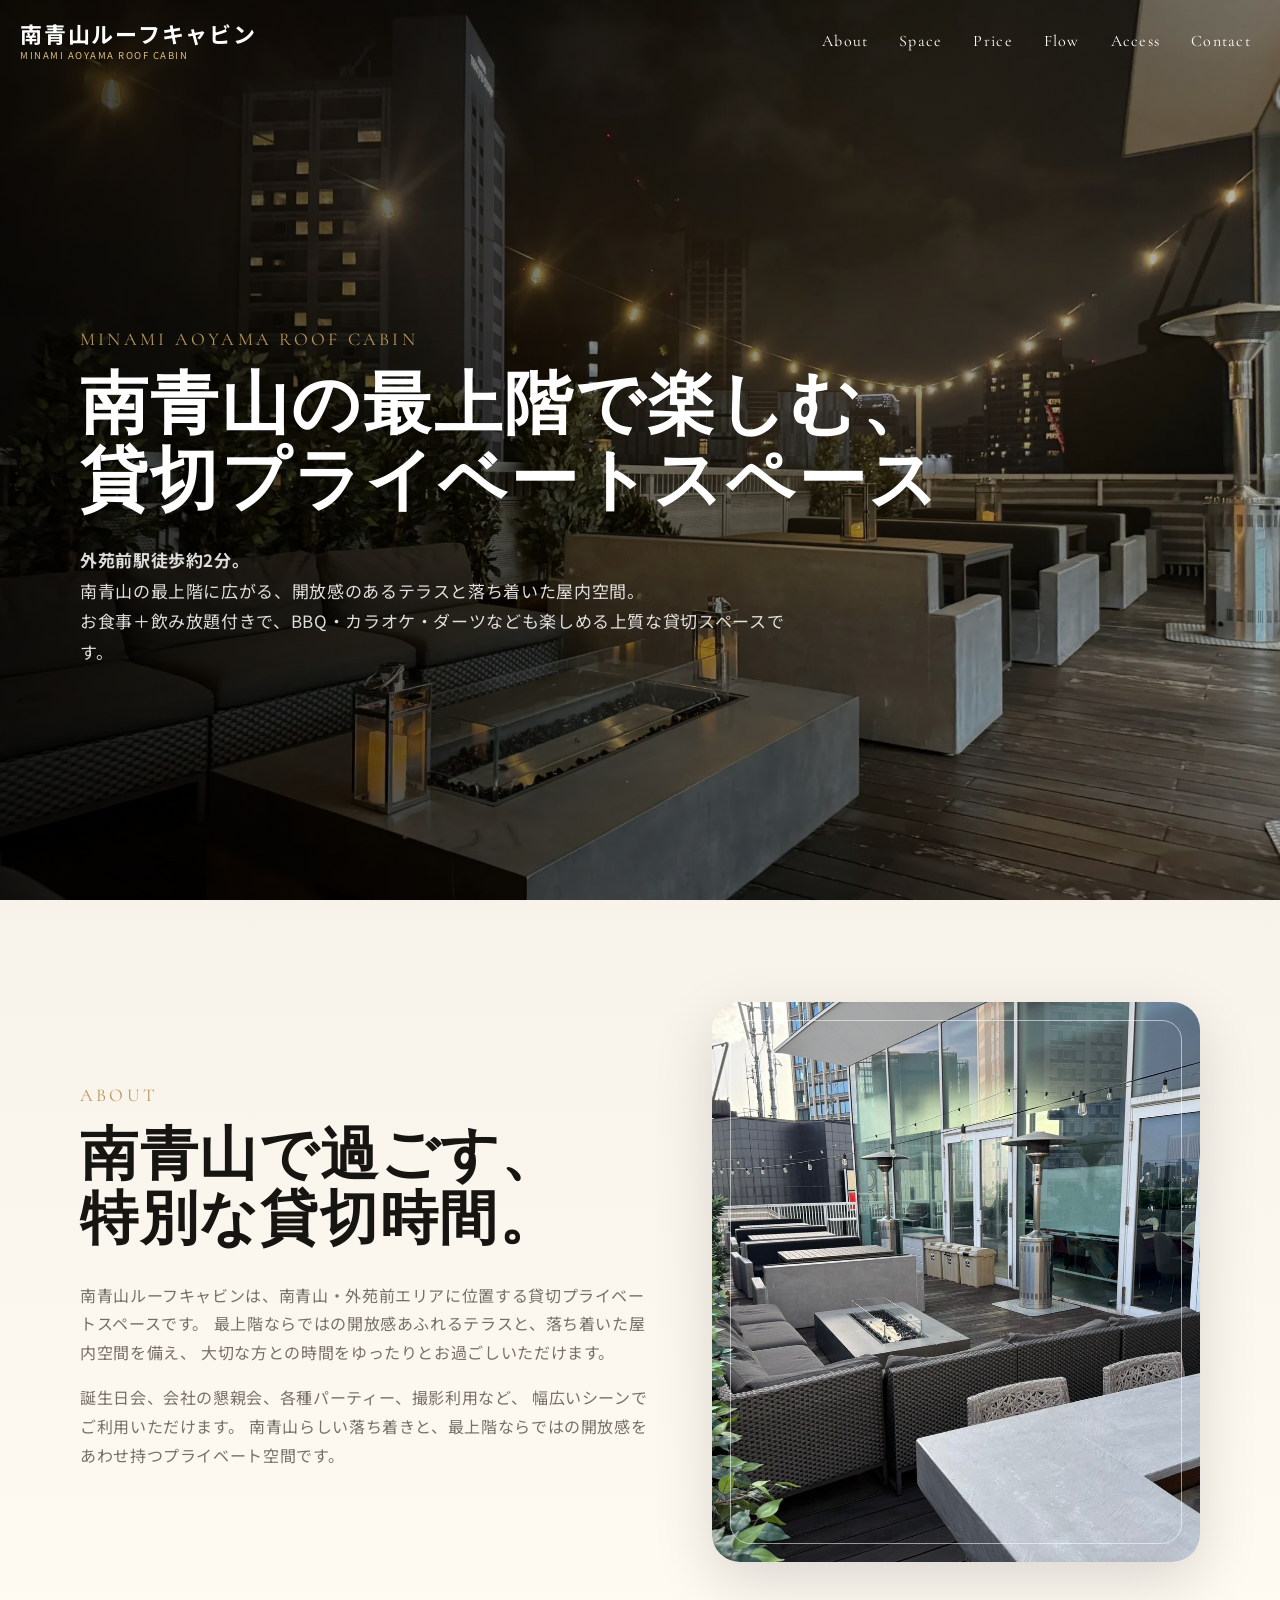
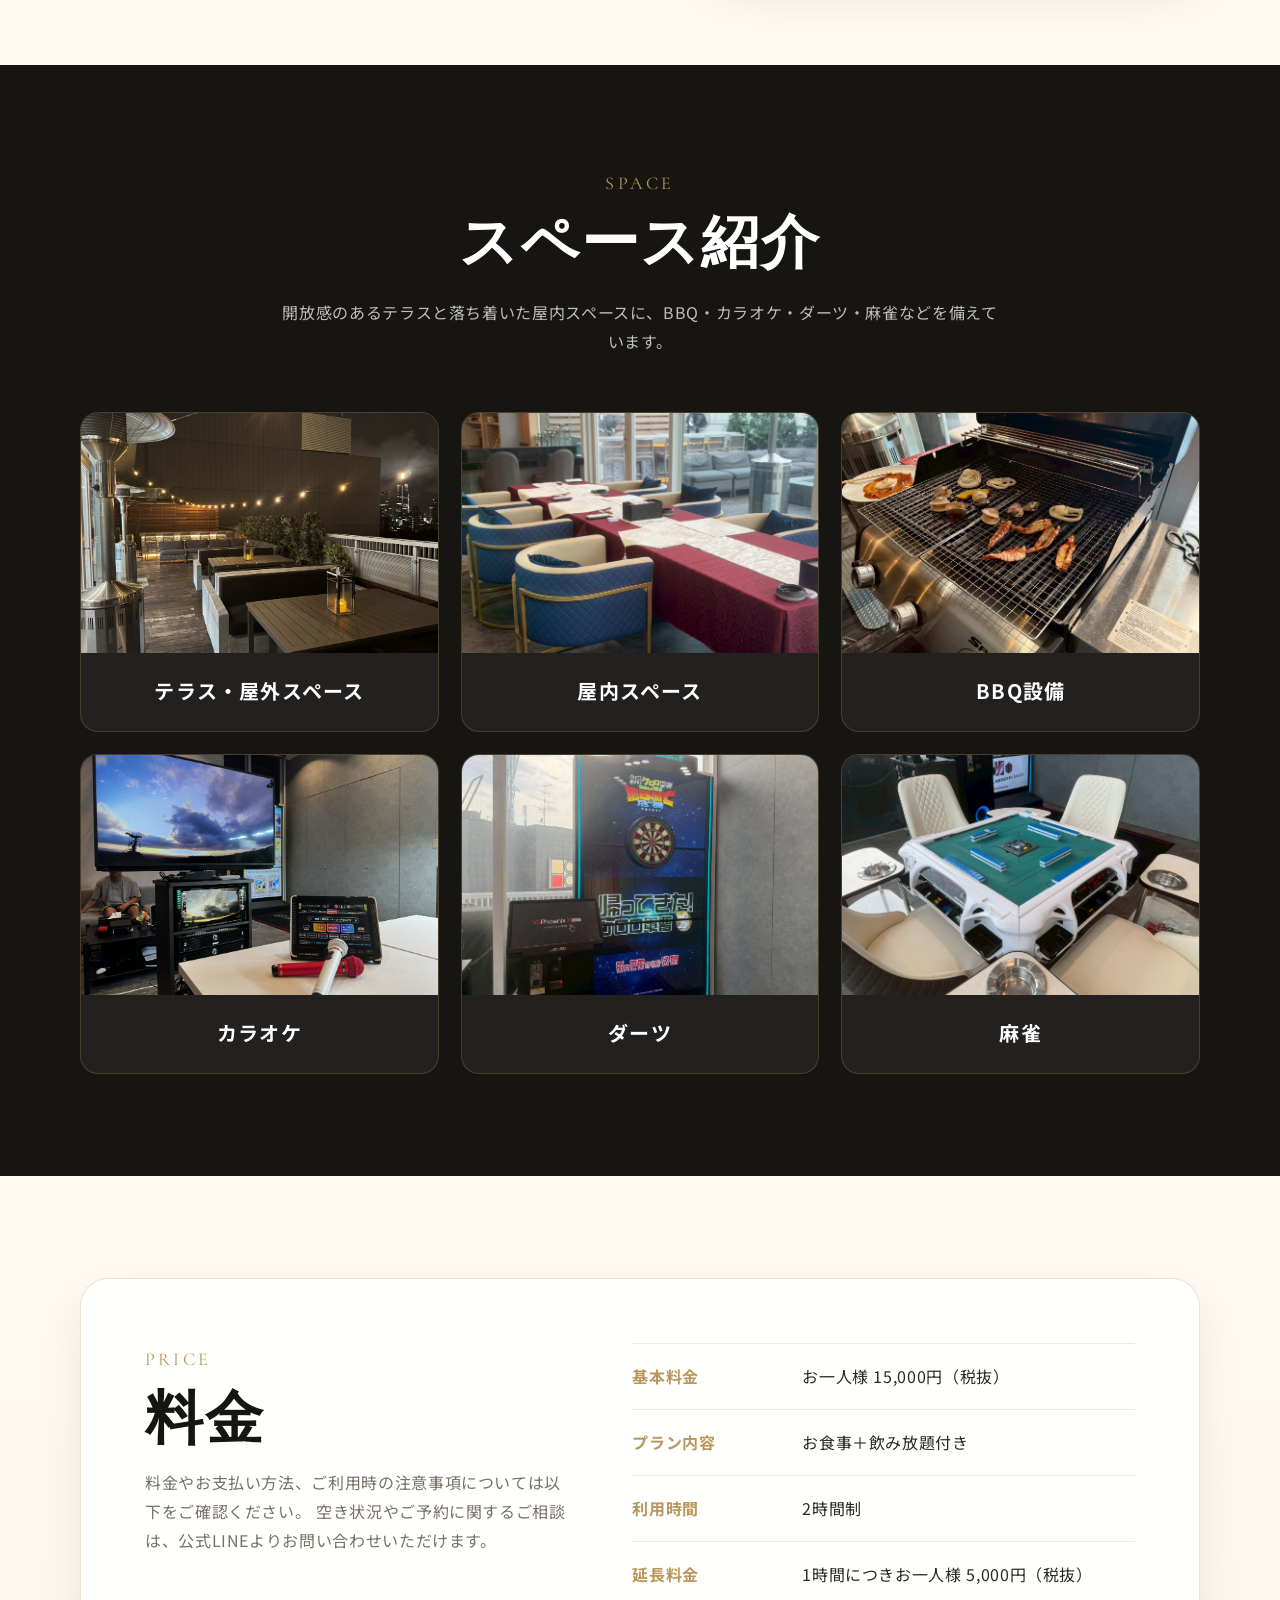
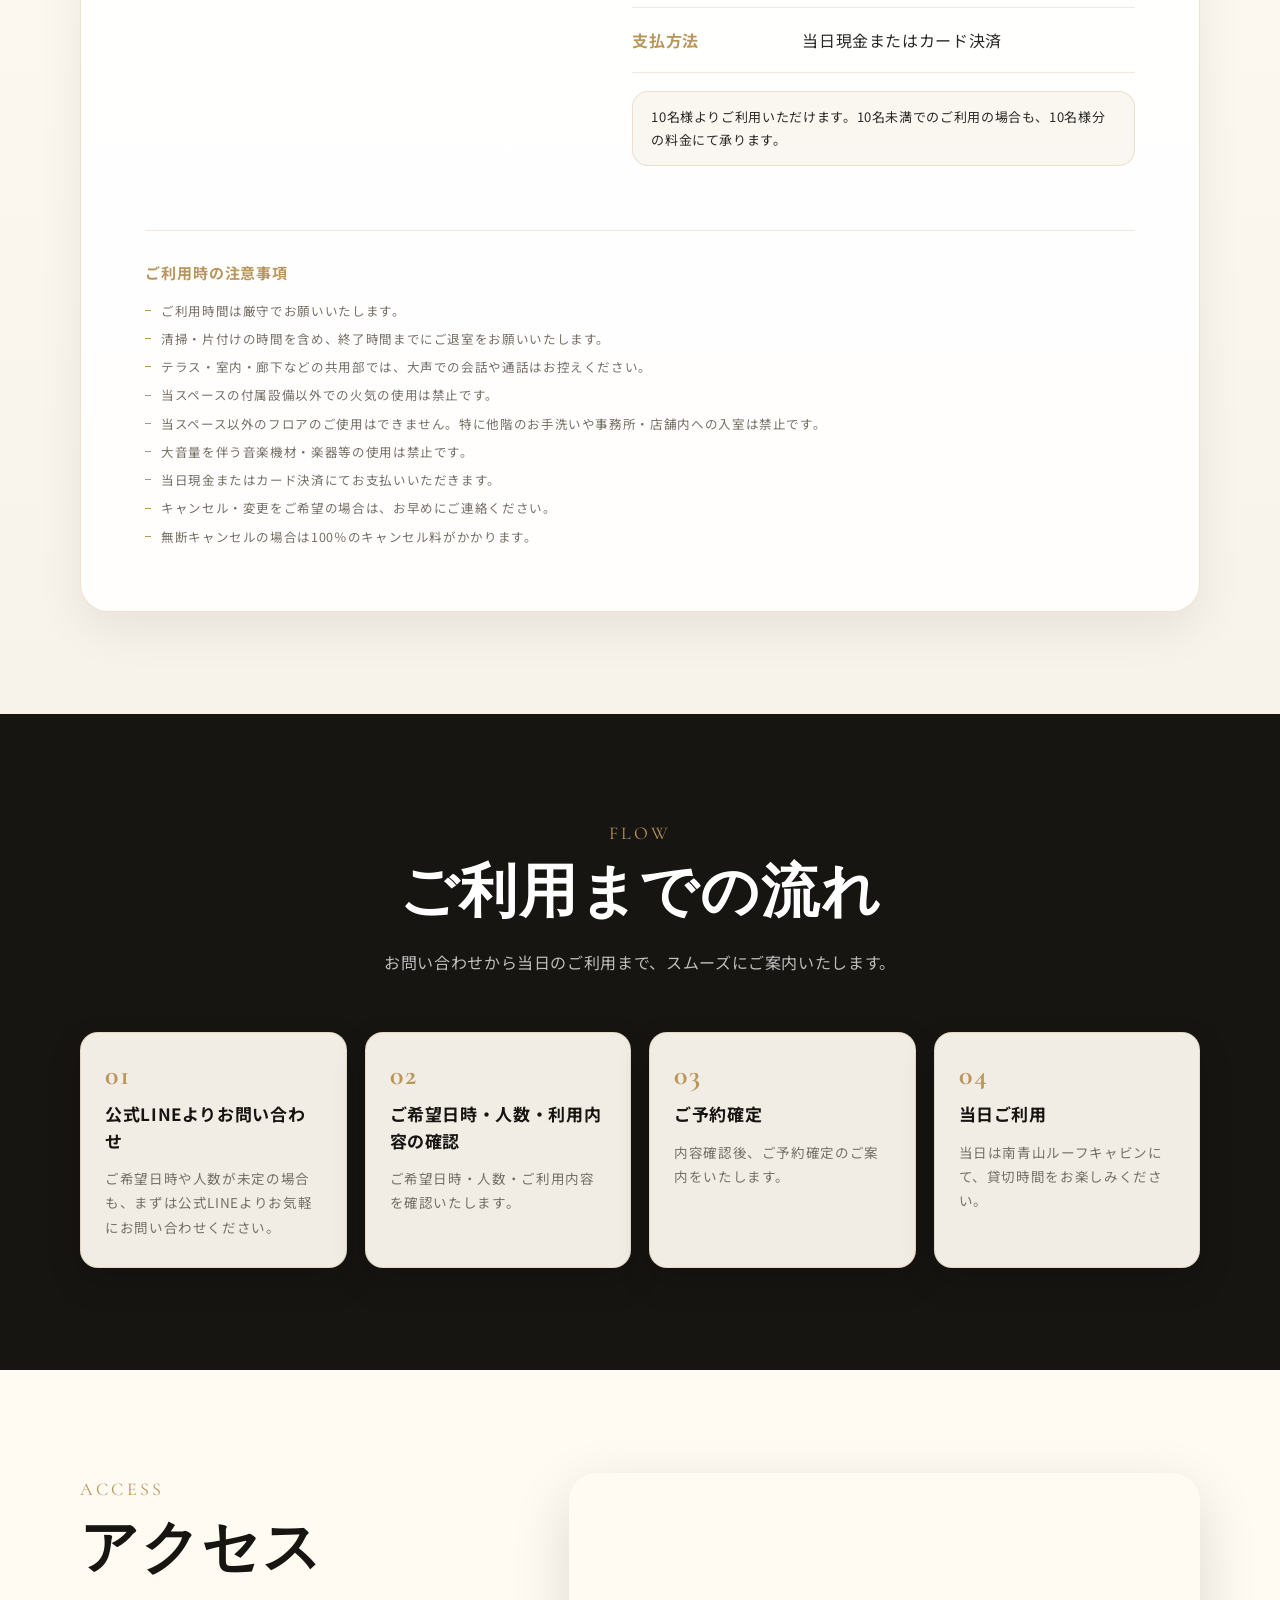
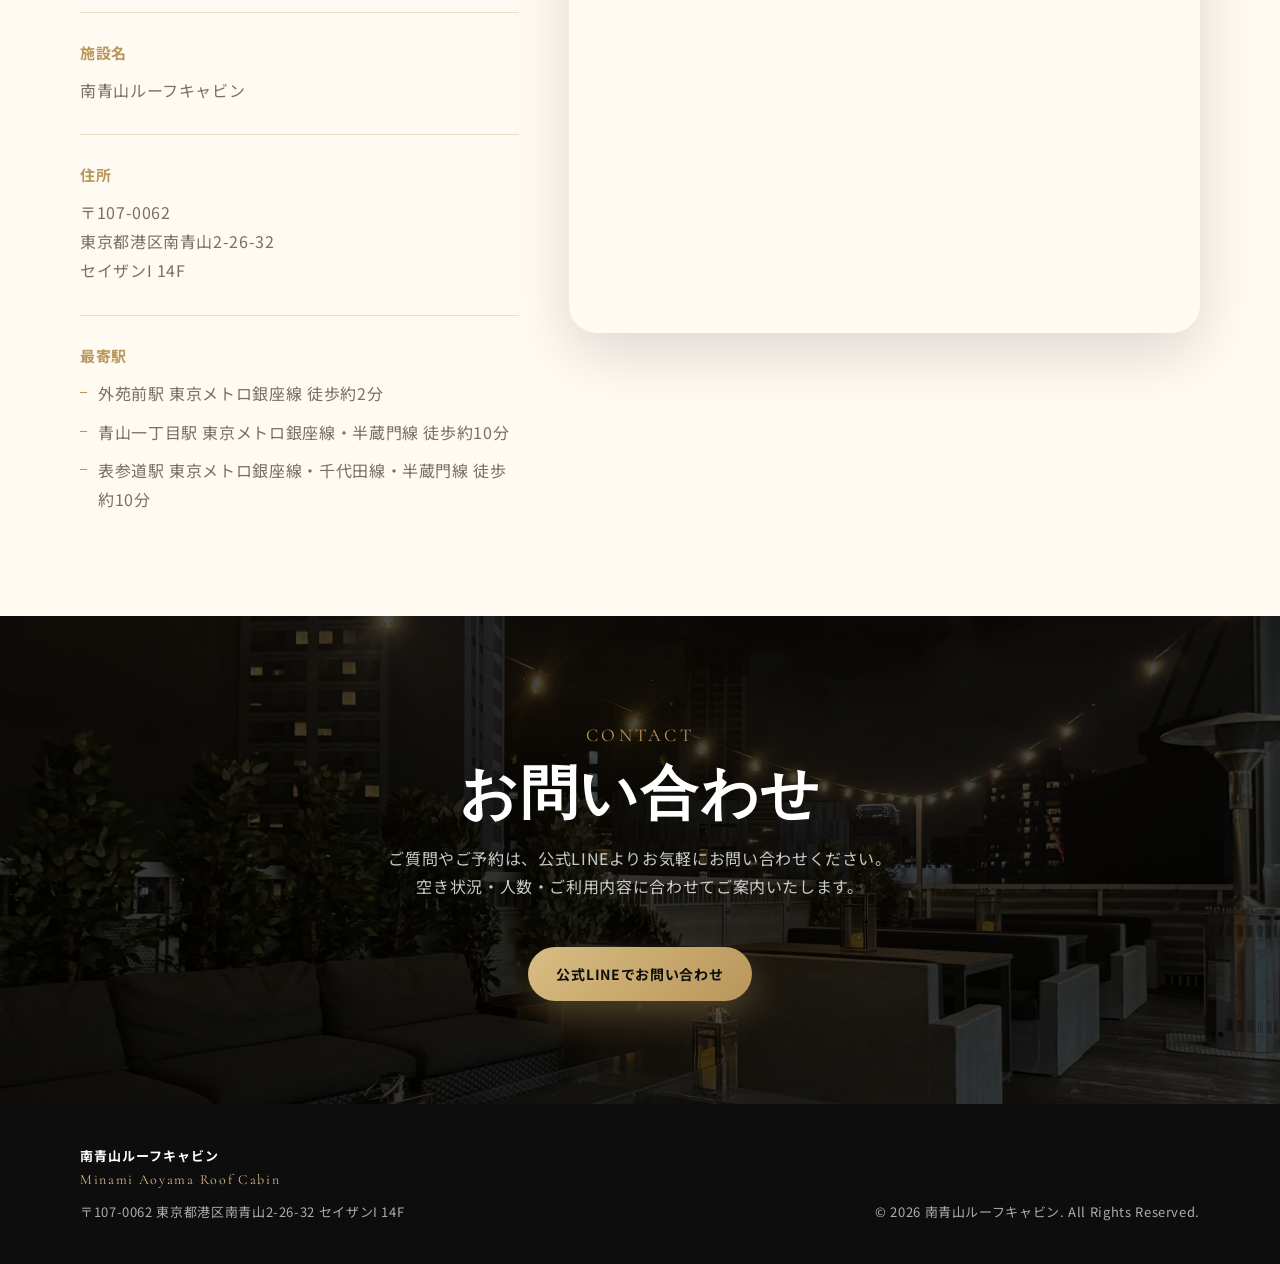
==== index.html @ 3c1bf121 "Add files via upload" ====
<!DOCTYPE html>
<html lang="ja">
<head>
  <meta charset="UTF-8">
  <meta name="viewport" content="width=device-width, initial-scale=1.0">

  <title>南青山ルーフキャビン｜南青山の貸切プライベートスペース</title>
  <meta name="description" content="南青山・外苑前駅徒歩約2分。最上階のテラスと落ち着いた屋内空間を備えた貸切プライベートスペース。BBQ設備、カラオケ、ダーツを楽しめる、お食事＋飲み放題付きプランをご用意しています。">

  <link rel="preconnect" href="https://fonts.googleapis.com">
  <link rel="preconnect" href="https://fonts.gstatic.com" crossorigin>
  <link href="https://fonts.googleapis.com/css2?family=Cormorant+Garamond:wght@500;600;700&family=Noto+Sans+JP:wght@400;500;700&display=swap" rel="stylesheet">

  <link rel="stylesheet" href="style.css">
</head>

<body>
  <header class="site-header js-header">
    <div class="header-inner">
      <a href="#top" class="site-logo" aria-label="南青山ルーフキャビン トップへ">
        <span class="logo-main">南青山ルーフキャビン</span>
        <span class="logo-sub">Minami Aoyama Roof Cabin</span>
      </a>

      <button class="menu-toggle js-menu-toggle" type="button" aria-label="メニューを開閉する" aria-expanded="false">
        <span></span>
        <span></span>
        <span></span>
      </button>

      <nav class="global-nav js-nav" aria-label="グローバルナビゲーション">
        <ul>
          <li><a href="#about">About</a></li>
          <li><a href="#facility">Space</a></li>
          <li><a href="#price">Price</a></li>
          <li><a href="#flow">Flow</a></li>
          <li><a href="#access">Access</a></li>
          <li><a href="#contact" class="nav-contact">Contact</a></li>
        </ul>
      </nav>
    </div>
  </header>

  <main id="top">
    <section class="hero">
      <div class="hero-overlay"></div>

      <div class="hero-content">
        <p class="section-label">Minami Aoyama Roof Cabin</p>

        <h1>
          <span>南青山の最上階で楽しむ、</span>
          <span class="hero-title-last">貸切プライベートスペース</span>
        </h1>

        <p class="hero-text">
          <strong>外苑前駅徒歩約2分。</strong><br>
          南青山の最上階に広がる、開放感のあるテラスと落ち着いた屋内空間。<br>
          お食事＋飲み放題付きで、BBQ・カラオケ・ダーツなども楽しめる上質な貸切スペースです。
        </p>
      </div>
    </section>

    <section id="about" class="section about-section">
      <div class="container about-grid">
        <div class="about-text">
          <p class="section-label">About</p>
          <h2 class="section-title">南青山で過ごす、<br>特別な貸切時間。</h2>

          <p>
            南青山ルーフキャビンは、南青山・外苑前エリアに位置する貸切プライベートスペースです。
            最上階ならではの開放感あふれるテラスと、落ち着いた屋内空間を備え、
            大切な方との時間をゆったりとお過ごしいただけます。
          </p>

          <p>
            誕生日会、会社の懇親会、各種パーティー、撮影利用など、
            幅広いシーンでご利用いただけます。
            南青山らしい落ち着きと、最上階ならではの開放感をあわせ持つプライベート空間です。
          </p>
        </div>

        <div class="about-image">
          <picture>
            <source media="(max-width: 768px)" srcset="images/about.jpg">
            <img src="images/about.jpg" alt="南青山ルーフキャビンの室内イメージ" loading="lazy">
          </picture>
        </div>
      </div>
    </section>

    <section id="facility" class="section facility-section">
      <div class="container">
        <div class="section-heading">
          <p class="section-label">Space</p>
          <h2 class="section-title">スペース紹介</h2>
          <p class="section-lead">
            開放感のあるテラスと落ち着いた屋内スペースに、BBQ・カラオケ・ダーツ・麻雀などを備えています。
          </p>
        </div>

        <div class="facility-grid">
          <article class="facility-card">
            <div class="facility-image facility-image--terrace">
              <picture>
                <source media="(max-width: 768px)" srcset="images/terrace.jpg">
                <img src="images/terrace.jpg" alt="テラス・屋外スペース" loading="lazy">
              </picture>
            </div>
            <div class="facility-body">
              <h3>テラス・屋外スペース</h3>
            </div>
          </article>

          <article class="facility-card">
            <div class="facility-image facility-image--indoor">
              <picture>
                <source media="(max-width: 768px)" srcset="images/indoor.jpg">
                <img src="images/indoor.jpg" alt="屋内スペース" loading="lazy">
              </picture>
            </div>
            <div class="facility-body">
              <h3>屋内スペース</h3>
            </div>
          </article>

          <article class="facility-card">
            <div class="facility-image facility-image--bbq">
              <picture>
                <source media="(max-width: 768px)" srcset="images/bbq.jpg">
                <img src="images/bbq.jpg" alt="BBQ設備" loading="lazy">
              </picture>
            </div>
            <div class="facility-body">
              <h3>BBQ設備</h3>
            </div>
          </article>

          <article class="facility-card">
            <div class="facility-image facility-image--karaoke">
              <picture>
                <source media="(max-width: 768px)" srcset="images/karaoke.jpg">
                <img src="images/karaoke.jpg" alt="カラオケ" loading="lazy">
              </picture>
            </div>
            <div class="facility-body">
              <h3>カラオケ</h3>
            </div>
          </article>

          <article class="facility-card">
            <div class="facility-image facility-image--darts">
              <picture>
                <source media="(max-width: 768px)" srcset="images/darts.jpg">
                <img src="images/darts.jpg" alt="ダーツ" loading="lazy">
              </picture>
            </div>
            <div class="facility-body">
              <h3>ダーツ</h3>
            </div>
          </article>

          <article class="facility-card">
            <div class="facility-image facility-image--mahjong">
              <picture>
                <source media="(max-width: 768px)" srcset="images/mahjong.jpg">
                <img src="images/mahjong.jpg" alt="麻雀" loading="lazy">
              </picture>
            </div>
            <div class="facility-body">
              <h3>麻雀</h3>
            </div>
          </article>
        </div>
      </div>
    </section>

    <section id="price" class="section price-section">
      <div class="container price-box">
        <div class="price-text">
          <p class="section-label">Price</p>
          <h2 class="section-title">料金</h2>
          <p>
            料金やお支払い方法、ご利用時の注意事項については以下をご確認ください。
            空き状況やご予約に関するご相談は、公式LINEよりお問い合わせいただけます。
          </p>
        </div>

        <div class="price-list">
          <dl>
            <div>
              <dt>基本料金</dt>
              <dd>お一人様 15,000円（税抜）</dd>
            </div>

            <div>
              <dt>プラン内容</dt>
              <dd>お食事＋飲み放題付き</dd>
            </div>

            <div>
              <dt>利用時間</dt>
              <dd>2時間制</dd>
            </div>

            <div>
              <dt>延長料金</dt>
              <dd>1時間につきお一人様 5,000円（税抜）</dd>
            </div>

            <div>
              <dt>支払方法</dt>
              <dd>当日現金またはカード決済</dd>
            </div>
          </dl>

          <p class="price-minimum-note">
            10名様よりご利用いただけます。10名未満でのご利用の場合も、10名様分の料金にて承ります。
          </p>
        </div>

        <div class="price-notes">
          <h3>ご利用時の注意事項</h3>
          <ul>
            <li>ご利用時間は厳守でお願いいたします。</li>
            <li>清掃・片付けの時間を含め、終了時間までにご退室をお願いいたします。</li>
            <li>テラス・室内・廊下などの共用部では、大声での会話や通話はお控えください。</li>
            <li>当スペースの付属設備以外での火気の使用は禁止です。</li>
            <li>当スペース以外のフロアのご使用はできません。特に他階のお手洗いや事務所・店舗内への入室は禁止です。</li>
            <li>大音量を伴う音楽機材・楽器等の使用は禁止です。</li>
            <li>当日現金またはカード決済にてお支払いいただきます。</li>
            <li>キャンセル・変更をご希望の場合は、お早めにご連絡ください。</li>
            <li>無断キャンセルの場合は100％のキャンセル料がかかります。</li>
          </ul>
        </div>
      </div>
    </section>

    <section id="flow" class="section flow-section">
      <div class="container">
        <div class="section-heading">
          <p class="section-label">Flow</p>
          <h2 class="section-title">ご利用までの流れ</h2>
          <p class="section-lead">
            お問い合わせから当日のご利用まで、スムーズにご案内いたします。
          </p>
        </div>

        <div class="flow-grid">
          <article class="flow-card">
            <p class="flow-number">01</p>
            <h3>公式LINEよりお問い合わせ</h3>
            <p>ご希望日時や人数が未定の場合も、まずは公式LINEよりお気軽にお問い合わせください。</p>
          </article>

          <article class="flow-card">
            <p class="flow-number">02</p>
            <h3>ご希望日時・人数・利用内容の確認</h3>
            <p>ご希望日時・人数・ご利用内容を確認いたします。</p>
          </article>

          <article class="flow-card">
            <p class="flow-number">03</p>
            <h3>ご予約確定</h3>
            <p>内容確認後、ご予約確定のご案内をいたします。</p>
          </article>

          <article class="flow-card">
            <p class="flow-number">04</p>
            <h3>当日ご利用</h3>
            <p>当日は南青山ルーフキャビンにて、貸切時間をお楽しみください。</p>
          </article>
        </div>
      </div>
    </section>

    <section id="access" class="section access-section">
      <div class="container access-grid">
        <div class="access-info">
          <p class="section-label">Access</p>
          <h2 class="section-title">アクセス</h2>

          <div class="access-block">
            <h3>施設名</h3>
            <p>南青山ルーフキャビン</p>
          </div>

          <div class="access-block">
            <h3>住所</h3>
            <p>
              〒107-0062<br>
              東京都港区南青山2-26-32<br>
              セイザンI 14F
            </p>
          </div>

          <div class="access-block">
            <h3>最寄駅</h3>
            <ul class="station-list">
              <li>
                <span class="station-name">外苑前駅</span>
                <span class="station-detail">東京メトロ銀座線 徒歩約2分</span>
              </li>
              <li>
                <span class="station-name">青山一丁目駅</span>
                <span class="station-detail">東京メトロ銀座線・半蔵門線 徒歩約10分</span>
              </li>
              <li>
                <span class="station-name">表参道駅</span>
                <span class="station-detail">東京メトロ銀座線・千代田線・半蔵門線 徒歩約10分</span>
              </li>
            </ul>
          </div>
        </div>

        <div class="map-area">
          <iframe
            src="https://www.google.com/maps?q=%E6%9D%B1%E4%BA%AC%E9%83%BD%E6%B8%AF%E5%8C%BA%E5%8D%97%E9%9D%92%E5%B1%B12-26-32%20%E3%82%BB%E3%82%A4%E3%82%B6%E3%83%B3I%2014F&output=embed"
            width="600"
            height="450"
            style="border:0;"
            allowfullscreen=""
            loading="lazy"
            referrerpolicy="no-referrer-when-downgrade"
            title="南青山ルーフキャビンの地図">
          </iframe>
        </div>
      </div>
    </section>

    <section id="contact" class="section contact-section">
      <div class="container contact-box">
        <p class="section-label">Contact</p>
        <h2 class="section-title">お問い合わせ</h2>
        <p>
          ご質問やご予約は、公式LINEよりお気軽にお問い合わせください。<br>
          空き状況・人数・ご利用内容に合わせてご案内いたします。
        </p>

        <a href="#" class="btn btn-primary js-line-link">公式LINEでお問い合わせ</a>
      </div>
    </section>
  </main>

  <footer class="site-footer">
    <div class="container footer-inner">
      <div>
        <p class="footer-logo">南青山ルーフキャビン</p>
        <p class="footer-sub">Minami Aoyama Roof Cabin</p>
        <p>〒107-0062 東京都港区南青山2-26-32 セイザンI 14F</p>
      </div>

      <p class="copyright">
        &copy; <span class="js-year"></span> 南青山ルーフキャビン. All Rights Reserved.
      </p>
    </div>
  </footer>

  <script src="script.js"></script>
</body>
</html>
---- style.css ----
/* =========================
  基本設定
========================= */
:root {
  --color-black: #0d0d0d;
  --color-dark: #171512;
  --color-white: #ffffff;
  --color-cream: #f8f3ea;
  --color-beige: #d8c7a6;
  --color-gold: #b9965b;
  --color-gold-light: #d8bd82;
  --color-text: #2b2925;
  --color-muted: #777067;
  --color-border: rgba(185, 150, 91, 0.28);

  --font-serif: "Cormorant Garamond", serif;
  --font-sans: "Noto Sans JP", sans-serif;

  --header-height: 82px;
  --radius-large: 28px;
  --radius-medium: 18px;
  --shadow: 0 20px 60px rgba(0, 0, 0, 0.14);
}

*,
*::before,
*::after {
  box-sizing: border-box;
}

html {
  scroll-behavior: smooth;
  overflow-x: hidden;
}

body {
  margin: 0;
  font-family: var(--font-sans);
  color: var(--color-text);
  background: var(--color-cream);
  line-height: 1.8;
  letter-spacing: 0.04em;
  overflow-x: hidden;
}

body.is-menu-open {
  overflow: hidden;
  height: 100svh;
}

img,
picture {
  max-width: 100%;
  display: block;
}

img {
  height: auto;
}

a {
  color: inherit;
  text-decoration: none;
}

button {
  font-family: inherit;
}

ul,
ol {
  margin: 0;
  padding: 0;
}

li {
  list-style: none;
}

section {
  scroll-margin-top: var(--header-height);
}

.container {
  width: min(1120px, calc(100% - 40px));
  margin: 0 auto;
}

.section {
  padding: clamp(72px, 8vw, 110px) 0;
}

.section-label {
  margin: 0 0 12px;
  font-family: var(--font-serif);
  font-size: clamp(15px, 1.6vw, 18px);
  color: var(--color-gold);
  letter-spacing: 0.18em;
  text-transform: uppercase;
}

.section-title {
  margin: 0;
  font-family: var(--font-serif);
  font-size: clamp(34px, 4.5vw, 58px);
  line-height: 1.12;
  color: var(--color-dark);
  letter-spacing: 0.03em;
}

.section-lead {
  max-width: 720px;
  margin: 22px auto 0;
  color: var(--color-muted);
}

.section-heading {
  text-align: center;
  margin-bottom: clamp(36px, 5vw, 56px);
}

/* =========================
  ボタン
========================= */
.btn {
  display: inline-flex;
  align-items: center;
  justify-content: center;
  max-width: 100%;
  min-height: 54px;
  padding: 0 28px;
  border-radius: 999px;
  font-size: 14px;
  font-weight: 700;
  letter-spacing: 0.05em;
  text-align: center;
  line-height: 1.45;
  transition: transform 0.25s ease, box-shadow 0.25s ease, background 0.25s ease, color 0.25s ease;
}

.btn:hover {
  transform: translateY(-2px);
}

.btn-primary {
  color: var(--color-black);
  background: linear-gradient(135deg, var(--color-gold-light), var(--color-gold));
  box-shadow: 0 14px 34px rgba(185, 150, 91, 0.35);
}

.btn-primary:hover {
  box-shadow: 0 18px 42px rgba(185, 150, 91, 0.45);
}

/* =========================
  Header
========================= */
.site-header {
  position: fixed;
  top: 0;
  left: 0;
  z-index: 1000;
  width: 100%;
  height: var(--header-height);
  color: var(--color-white);
  transition: background 0.25s ease, box-shadow 0.25s ease, color 0.25s ease;
}

.site-header.is-scrolled,
.site-header.is-menu-open {
  color: var(--color-dark);
  background: rgba(248, 243, 234, 0.94);
  box-shadow: 0 10px 30px rgba(0, 0, 0, 0.08);
  backdrop-filter: blur(12px);
}

.header-inner {
  width: min(1240px, calc(100% - 40px));
  height: 100%;
  margin: 0 auto;
  display: flex;
  align-items: center;
  justify-content: space-between;
  gap: 24px;
}

.site-logo {
  display: inline-flex;
  flex-direction: column;
  line-height: 1.1;
  flex-shrink: 0;
  max-width: 420px;
}

.logo-main {
  font-family: var(--font-sans);
  font-size: 22px;
  font-weight: 700;
  letter-spacing: 0.08em;
  white-space: nowrap;
}

.logo-sub {
  margin-top: 5px;
  font-size: 9.5px;
  letter-spacing: 0.16em;
  text-transform: uppercase;
  color: var(--color-gold-light);
  white-space: nowrap;
}

.global-nav ul {
  display: flex;
  align-items: center;
  gap: clamp(6px, 1vw, 14px);
}

.global-nav a {
  position: relative;
  display: inline-flex;
  align-items: center;
  min-height: 40px;
  padding: 8px 9px;
  border-radius: 999px;
  font-family: var(--font-serif);
  font-size: 16px;
  letter-spacing: 0.08em;
  color: currentColor;
  transition: color 0.25s ease, background 0.25s ease;
}

.global-nav a::after {
  content: "";
  position: absolute;
  left: 14px;
  right: 14px;
  bottom: 5px;
  height: 1px;
  background: var(--color-gold);
  opacity: 0;
  transform: scaleX(0);
  transform-origin: center;
  transition: opacity 0.25s ease, transform 0.25s ease;
}

.global-nav a:hover {
  color: var(--color-gold-light);
  background: rgba(185, 150, 91, 0.12);
}

.site-header.is-scrolled .global-nav a:hover,
.site-header.is-menu-open .global-nav a:hover {
  color: var(--color-gold);
}

.global-nav a:hover::after {
  opacity: 1;
  transform: scaleX(1);
}

.nav-contact {
  border: 0;
  background: transparent;
}

.menu-toggle {
  display: none;
}

/* =========================
  First View
========================= */
.hero {
  position: relative;
  min-height: 100svh;
  padding: clamp(128px, 14vw, 170px) 0 clamp(56px, 7vw, 80px);
  display: flex;
  align-items: center;
  color: var(--color-white);
  background-image: url("images/hero.jpg");
  background-size: cover;
  background-position: center;
  overflow: hidden;
}

.hero-overlay {
  position: absolute;
  inset: 0;
  background:
    linear-gradient(90deg, rgba(0, 0, 0, 0.78), rgba(0, 0, 0, 0.46), rgba(0, 0, 0, 0.28)),
    radial-gradient(circle at 70% 20%, rgba(185, 150, 91, 0.22), transparent 38%);
}

.hero-content {
  position: relative;
  z-index: 1;
  width: min(1120px, calc(100% - 40px));
  margin: 0 auto;
}

.hero h1 {
  max-width: 820px;
  margin: 0;
  font-family: var(--font-serif);
  font-size: clamp(44px, 5.3vw, 72px);
  line-height: 1.12;
  letter-spacing: 0.035em;
  word-break: keep-all;
}

.hero h1 span {
  display: block;
}

.hero-title-last {
  white-space: nowrap;
}

.hero-text {
  max-width: 720px;
  margin: 26px 0 0;
  font-size: clamp(15px, 1.5vw, 17px);
  color: rgba(255, 255, 255, 0.86);
}

/* =========================
  About
========================= */
.about-section {
  background:
    linear-gradient(180deg, var(--color-cream), #fffaf2);
}

.about-grid {
  display: grid;
  grid-template-columns: minmax(0, 1fr) minmax(340px, 0.86fr);
  gap: clamp(36px, 5vw, 64px);
  align-items: center;
}

.about-text p:not(.section-label) {
  color: var(--color-muted);
}

.about-text .section-title {
  margin-bottom: 28px;
}

.about-image {
  position: relative;
  border-radius: var(--radius-large);
  overflow: hidden;
  box-shadow: var(--shadow);
}

.about-image::before {
  content: "";
  position: absolute;
  inset: 18px;
  z-index: 1;
  border: 1px solid rgba(255, 255, 255, 0.55);
  border-radius: 20px;
  pointer-events: none;
}

.about-image img {
  width: 100%;
  height: clamp(360px, 45vw, 560px);
  object-fit: cover;
  object-position: center;
}

/* =========================
  Card
========================= */
.facility-card h3,
.flow-card h3 {
  margin: 0 0 14px;
  font-size: clamp(18px, 2vw, 20px);
  color: var(--color-dark);
}

/* =========================
  Facilities
========================= */
.facility-section {
  background: var(--color-dark);
  color: var(--color-white);
}

.facility-section .section-title {
  color: var(--color-white);
}

.facility-section .section-lead {
  color: rgba(255, 255, 255, 0.72);
}

.facility-grid {
  display: grid;
  grid-template-columns: repeat(3, minmax(0, 1fr));
  gap: 22px;
}

.facility-card {
  overflow: hidden;
  border: 1px solid rgba(185, 150, 91, 0.24);
  border-radius: var(--radius-medium);
  background: rgba(255, 255, 255, 0.055);
}

.facility-image,
.facility-image picture {
  width: 100%;
  display: block;
  overflow: hidden;
}

.facility-image img {
  width: 100%;
  height: clamp(210px, 22vw, 240px);
  object-fit: cover;
  object-position: center;
  transition: transform 0.35s ease;
}

.facility-image--terrace img {
  object-position: center center;
}

.facility-image--indoor img {
  object-position: center center;
}

.facility-image--bbq img {
  object-position: center center;
}

.facility-image--karaoke img {
  object-position: center center;
}

.facility-image--darts img {
  object-position: center center;
}

.facility-image--mahjong img {
  object-position: center center;
}

.facility-card:hover .facility-image img {
  transform: scale(1.05);
}

.facility-body {
  padding: 20px 24px 22px;
  text-align: center;
}

.facility-card h3 {
  margin: 0;
  color: var(--color-white);
  letter-spacing: 0.06em;
}

/* =========================
  Price
========================= */
.price-section {
  background:
    linear-gradient(180deg, #fffaf2, var(--color-cream));
  color: var(--color-text);
}

.price-box {
  display: grid;
  grid-template-columns: minmax(0, 0.85fr) minmax(0, 1fr);
  gap: clamp(36px, 5vw, 60px);
  align-items: start;
  padding: clamp(36px, 5vw, 64px);
  border: 1px solid var(--color-border);
  border-radius: var(--radius-large);
  background: rgba(255, 255, 255, 0.9);
  box-shadow: 0 18px 48px rgba(0, 0, 0, 0.07);
}

.price-section .section-title {
  color: var(--color-dark);
}

.price-text p:not(.section-label) {
  color: var(--color-muted);
}

.price-list dl {
  margin: 0;
}

.price-list dl div {
  display: grid;
  grid-template-columns: 150px minmax(0, 1fr);
  gap: 20px;
  padding: 18px 0;
  border-bottom: 1px solid rgba(185, 150, 91, 0.22);
}

.price-list dl div:first-child {
  border-top: 1px solid rgba(185, 150, 91, 0.22);
}

.price-list dt {
  color: var(--color-gold);
  font-weight: 700;
}

.price-list dd {
  margin: 0;
  color: var(--color-text);
}

.price-minimum-note {
  margin: 18px 0 0;
  padding: 14px 18px;
  border: 1px solid rgba(185, 150, 91, 0.24);
  border-radius: 16px;
  color: var(--color-text);
  background: rgba(185, 150, 91, 0.08);
  font-size: 13px;
  line-height: 1.7;
}

.price-notes {
  grid-column: 1 / -1;
  margin-top: 4px;
  padding-top: 28px;
  border-top: 1px solid rgba(185, 150, 91, 0.22);
}

.price-notes h3 {
  margin: 0 0 14px;
  color: var(--color-gold);
  font-size: 15px;
  letter-spacing: 0.06em;
}

.price-notes ul {
  display: grid;
  gap: 7px;
}

.price-notes li {
  position: relative;
  padding-left: 16px;
  color: var(--color-muted);
  font-size: 12.5px;
  line-height: 1.7;
}

.price-notes li::before {
  content: "";
  position: absolute;
  top: 0.82em;
  left: 0;
  width: 6px;
  height: 1px;
  background: var(--color-gold);
}

/* =========================
  Flow
========================= */
.flow-section {
  background: var(--color-dark);
  color: var(--color-white);
}

.flow-section .section-title {
  color: var(--color-white);
}

.flow-section .section-lead {
  color: rgba(255, 255, 255, 0.72);
}

.flow-grid {
  display: grid;
  grid-template-columns: repeat(4, minmax(0, 1fr));
  gap: 18px;
}

.flow-card {
  min-height: 100%;
  padding: 28px 24px;
  border: 1px solid rgba(185, 150, 91, 0.24);
  border-radius: var(--radius-medium);
  background: rgba(255, 250, 242, 0.94);
  box-shadow: 0 14px 34px rgba(0, 0, 0, 0.16);
}

.flow-number {
  margin: 0 0 12px;
  font-family: var(--font-serif);
  color: var(--color-gold);
  font-size: 28px;
  font-weight: 700;
  line-height: 1;
  letter-spacing: 0.08em;
}

.flow-card h3 {
  margin-bottom: 12px;
  font-size: 17px;
  line-height: 1.55;
}

.flow-card p:not(.flow-number) {
  margin: 0;
  color: var(--color-muted);
  font-size: 13.5px;
}

/* =========================
  Access
========================= */
.access-section {
  background: #fffaf2;
}

.access-grid {
  display: grid;
  grid-template-columns: minmax(0, 0.82fr) minmax(0, 1.18fr);
  gap: clamp(36px, 5vw, 50px);
  align-items: start;
}

.access-block {
  margin-top: 30px;
  padding-top: 26px;
  border-top: 1px solid var(--color-border);
}

.access-block h3 {
  margin: 0 0 10px;
  font-size: 15px;
  color: var(--color-gold);
}

.access-block p {
  margin: 0;
  color: var(--color-muted);
}

.station-list li {
  position: relative;
  padding-left: 18px;
  margin-top: 10px;
  color: var(--color-muted);
}

.station-list li::before {
  content: "";
  position: absolute;
  left: 0;
  top: 0.82em;
  width: 7px;
  height: 1px;
  background: var(--color-gold);
}

.station-name,
.station-detail {
  display: inline;
}

/* =========================
  Map
========================= */
.map-area {
  overflow: hidden;
  border-radius: var(--radius-large);
  box-shadow: var(--shadow);
  min-height: 460px;
}

.map-area iframe {
  width: 100%;
  height: 460px;
  display: block;
}

/* =========================
  Contact
========================= */
.contact-section {
  position: relative;
  color: var(--color-white);
  background:
    linear-gradient(rgba(0, 0, 0, 0.72), rgba(0, 0, 0, 0.76)),
    url("images/hero.jpg") center / cover;
}

.contact-box {
  max-width: 820px;
  text-align: center;
}

.contact-section .section-title {
  color: var(--color-white);
}

.contact-box p:not(.section-label) {
  color: rgba(255, 255, 255, 0.78);
}

.contact-box .btn {
  margin-top: 30px;
}

/* =========================
  Footer
========================= */
.site-footer {
  padding: 40px 0;
  color: rgba(255, 255, 255, 0.66);
  background: var(--color-black);
}

.footer-inner {
  display: flex;
  justify-content: space-between;
  gap: 30px;
  align-items: flex-end;
}

.footer-logo {
  margin: 0 0 4px;
  font-family: var(--font-sans);
  font-size: 24px;
  font-weight: 700;
  color: var(--color-white);
  letter-spacing: 0.08em;
}

.footer-sub {
  margin: 0 0 8px !important;
  font-family: var(--font-serif);
  color: var(--color-gold-light);
  font-size: 14px !important;
  letter-spacing: 0.12em;
}

.site-footer p {
  margin: 0;
  font-size: 13px;
}

.copyright {
  white-space: nowrap;
}

/* =========================
  タブレット
========================= */
@media (max-width: 1180px) {
  .header-inner {
    gap: 16px;
  }

  .logo-main {
    font-size: 20px;
    letter-spacing: 0.06em;
  }

  .logo-sub {
    font-size: 8.5px;
    letter-spacing: 0.12em;
  }

  .global-nav ul {
    gap: 4px;
  }

  .global-nav a {
    font-size: 15px;
    padding: 8px 7px;
  }
}

@media (max-width: 1080px) {
  .hero h1 {
    max-width: 720px;
    font-size: clamp(42px, 6vw, 64px);
  }

  .facility-grid {
    grid-template-columns: repeat(2, minmax(0, 1fr));
  }

  .flow-grid {
    grid-template-columns: repeat(2, minmax(0, 1fr));
  }
}

/* =========================
  タブレット〜スマホ
========================= */
@media (max-width: 900px) {
  :root {
    --header-height: 72px;
    --radius-large: 24px;
  }

  .about-grid,
  .price-box,
  .access-grid {
    grid-template-columns: 1fr;
  }

  .about-image img {
    height: 430px;
  }

  .price-box {
    padding: 42px 34px;
  }

  .price-notes {
    margin-top: 0;
  }
}

/* =========================
  スマホ
========================= */
@media (max-width: 768px) {
  :root {
    --header-height: 56px;
  }

  .container,
  .hero-content,
  .header-inner {
    width: min(100% - 28px, 1120px);
  }

  .section {
    padding: 52px 0;
  }

  .section-heading {
    text-align: left;
    margin-bottom: 26px;
  }

  .section-label {
    margin-bottom: 7px;
    font-size: 12.5px;
    letter-spacing: 0.1em;
  }

  .section-title {
    font-size: clamp(29px, 8.2vw, 35px);
    line-height: 1.14;
    letter-spacing: 0.02em;
  }

  .section-lead {
    margin: 14px 0 0;
    font-size: 13.2px;
    line-height: 1.72;
  }

  .site-header {
    height: var(--header-height);
  }

  .header-inner {
    height: var(--header-height);
    gap: 10px;
  }

  .site-logo {
    max-width: calc(100% - 52px);
  }

  .logo-main {
    font-size: 16px;
    letter-spacing: 0.045em;
  }

  .logo-sub {
    margin-top: 3px;
    font-size: 6.5px;
    letter-spacing: 0.08em;
  }

  .menu-toggle {
    position: relative;
    z-index: 1002;
    display: inline-flex;
    flex-direction: column;
    justify-content: center;
    gap: 5px;
    width: 38px;
    height: 38px;
    padding: 0;
    border: 0;
    background: transparent;
    color: inherit;
    cursor: pointer;
    flex-shrink: 0;
  }

  .menu-toggle span {
    display: block;
    width: 23px;
    height: 1px;
    margin-left: auto;
    background: currentColor;
    transition: transform 0.25s ease, opacity 0.25s ease;
  }

  .menu-toggle.is-active span:nth-child(1) {
    transform: translateY(6px) rotate(35deg);
  }

  .menu-toggle.is-active span:nth-child(2) {
    opacity: 0;
  }

  .menu-toggle.is-active span:nth-child(3) {
    transform: translateY(-6px) rotate(-35deg);
  }

  .global-nav {
    position: fixed;
    inset: 0;
    z-index: 1001;
    display: flex;
    align-items: center;
    justify-content: center;
    min-height: 100svh;
    padding: 78px 24px 48px;
    background: rgba(248, 243, 234, 0.98);
    color: var(--color-dark);
    opacity: 0;
    visibility: hidden;
    transform: translateY(-12px);
    transition: opacity 0.25s ease, visibility 0.25s ease, transform 0.25s ease;
    overflow-y: auto;
  }

  .global-nav.is-active {
    opacity: 1;
    visibility: visible;
    transform: translateY(0);
  }

  .global-nav ul {
    width: min(310px, 100%);
    flex-direction: column;
    gap: 9px;
    margin-top: 8px;
  }

  .global-nav li {
    width: 100%;
  }

  .global-nav a,
  .global-nav .nav-contact {
    width: 100%;
    justify-content: center;
    min-height: 46px;
    padding: 9px 18px;
    border: 1px solid rgba(185, 150, 91, 0.22);
    background: rgba(255, 255, 255, 0.38);
    font-size: 19px;
    line-height: 1.2;
  }

  .global-nav a::after {
    display: none;
  }

  .global-nav a:hover {
    color: var(--color-dark);
    background: rgba(185, 150, 91, 0.16);
  }

  .hero {
    min-height: 84svh;
    padding: 82px 0 28px;
    align-items: center;
    background-image: url("images/hero.jpg");
    background-position: 58% center;
  }

  .hero-overlay {
    background:
      linear-gradient(180deg, rgba(0, 0, 0, 0.6), rgba(0, 0, 0, 0.8)),
      radial-gradient(circle at 72% 22%, rgba(185, 150, 91, 0.2), transparent 44%);
  }

  .hero h1 {
    width: 100%;
    max-width: 100%;
    font-size: clamp(28px, 7.4vw, 34px);
    line-height: 1.22;
    letter-spacing: 0;
    word-break: keep-all;
    overflow-wrap: normal;
  }

  .hero h1 span {
    display: block;
    width: 100%;
    max-width: 100%;
  }

  .hero-title-last {
    white-space: nowrap;
    font-size: 0.94em;
    letter-spacing: 0;
  }

  .hero-text {
    max-width: 100%;
    margin-top: 15px;
    font-size: 13.2px;
    line-height: 1.72;
  }

  .btn {
    min-height: 48px;
    padding: 0 18px;
    font-size: 13px;
  }

  .about-section {
    padding-top: 48px;
    padding-bottom: 42px;
  }

  .about-grid {
    gap: 22px;
  }

  .about-text .section-title {
    margin-bottom: 16px;
  }

  .about-text p:not(.section-label) {
    margin: 0 0 12px;
    font-size: 13px;
    line-height: 1.68;
  }

  .about-text p:last-child {
    margin-bottom: 0;
  }

  .about-image img {
    height: 340px;
    object-position: center center;
  }

  .facility-section {
    padding-top: 50px;
    padding-bottom: 52px;
  }

  .facility-section .section-title {
    font-size: clamp(27px, 7.6vw, 33px);
  }

  .facility-grid,
  .flow-grid {
    grid-template-columns: 1fr;
    gap: 14px;
  }

  .facility-image img {
    height: clamp(340px, 96vw, 370px);
  }

  .facility-image--terrace img {
    object-position: 50% 55%;
  }

  .facility-image--indoor img {
    object-position: 50% 52%;
  }

  .facility-image--bbq img {
    object-position: 50% 50%;
  }

  .facility-image--karaoke img {
    object-position: 50% 50%;
  }

  .facility-image--darts img {
    object-position: 50% 50%;
  }

  .facility-image--mahjong img {
    object-position: 50% 50%;
  }

  .facility-body {
    padding: 14px 16px 16px;
  }

  .facility-card h3 {
    font-size: 17px;
  }

  .price-section {
    padding-top: 44px;
    padding-bottom: 52px;
  }

  .price-box {
    padding: 25px 20px;
    border-radius: 21px;
  }

  .price-section .section-title {
    font-size: clamp(28px, 7.8vw, 33px);
  }

  .price-text p:not(.section-label) {
    font-size: 13.2px;
    line-height: 1.7;
  }

  .price-list dl div {
    grid-template-columns: 1fr;
    gap: 4px;
    padding: 14px 0;
  }

  .price-list dt,
  .price-list dd {
    font-size: 13.5px;
  }

  .price-minimum-note {
    margin-top: 15px;
    padding: 12px 14px;
    border-radius: 14px;
    font-size: 12.5px;
    line-height: 1.65;
  }

  .price-notes {
    padding-top: 22px;
  }

  .price-notes h3 {
    font-size: 14px;
  }

  .price-notes li {
    font-size: 11.8px;
    line-height: 1.65;
  }

  .flow-section {
    padding-top: 44px;
    padding-bottom: 52px;
  }

  .flow-card {
    padding: 20px 18px;
    border-radius: 18px;
  }

  .flow-number {
    margin-bottom: 8px;
    font-size: 24px;
  }

  .flow-card h3 {
    margin-bottom: 7px;
    font-size: 15.5px;
  }

  .flow-card p:not(.flow-number) {
    font-size: 12.8px;
    line-height: 1.6;
  }

  .access-section {
    padding-top: 44px;
    padding-bottom: 52px;
  }

  .access-grid {
    gap: 28px;
  }

  .access-block {
    margin-top: 21px;
    padding-top: 17px;
  }

  .access-block h3 {
    margin-bottom: 8px;
  }

  .access-block p {
    font-size: 13.3px;
    line-height: 1.72;
  }

  .station-list li {
    padding-left: 0;
    margin-top: 13px;
  }

  .station-list li::before {
    display: none;
  }

  .station-name {
    display: block;
    color: var(--color-dark);
    font-size: 14.5px;
    font-weight: 700;
    line-height: 1.45;
  }

  .station-detail {
    display: block;
    margin-top: 2px;
    color: var(--color-muted);
    font-size: 12.5px;
    line-height: 1.55;
  }

  .map-area,
  .map-area iframe {
    min-height: 250px;
    height: 250px;
  }

  .contact-section {
    padding-top: 54px;
    padding-bottom: 56px;
    background:
      linear-gradient(rgba(0, 0, 0, 0.58), rgba(0, 0, 0, 0.66)),
      url("images/hero.jpg") center / cover;
  }

  .contact-box {
    text-align: left;
  }

  .contact-box p:not(.section-label) {
    font-size: 13.3px;
    line-height: 1.72;
  }

  .contact-box .btn {
    width: 100%;
    margin-top: 24px;
  }

  .site-footer {
    padding: 34px 0;
  }

  .footer-inner {
    flex-direction: column;
    align-items: flex-start;
  }

  .footer-logo {
    font-size: 21px;
  }

  .footer-sub {
    font-size: 12px !important;
  }

  .copyright {
    white-space: normal;
  }
}

/* =========================
  小さめスマホ
========================= */
@media (max-width: 420px) {
  :root {
    --header-height: 54px;
  }

  .container,
  .hero-content,
  .header-inner {
    width: min(100% - 24px, 1120px);
  }

  .section {
    padding: 48px 0;
  }

  .logo-main {
    font-size: 15px;
    letter-spacing: 0.035em;
  }

  .logo-sub {
    font-size: 6px;
    letter-spacing: 0.06em;
  }

  .menu-toggle {
    width: 36px;
    height: 36px;
  }

  .menu-toggle span {
    width: 22px;
  }

  .hero {
    min-height: 82svh;
    padding-top: 78px;
    padding-bottom: 26px;
    background-position: 60% center;
  }

  .hero h1 {
    font-size: clamp(26px, 7vw, 30px);
    line-height: 1.23;
    letter-spacing: 0;
  }

  .hero-title-last {
    font-size: 0.9em;
  }

  .hero-text {
    margin-top: 14px;
    font-size: 12.8px;
    line-height: 1.68;
  }

  .section-title {
    font-size: 29px;
  }

  .facility-section .section-title,
  .price-section .section-title {
    font-size: 28px;
  }

  .btn {
    min-height: 46px;
    padding: 0 16px;
    font-size: 12.5px;
  }

  .about-section {
    padding-top: 44px;
    padding-bottom: 38px;
  }

  .about-text p:not(.section-label) {
    font-size: 12.8px;
    line-height: 1.65;
  }

  .about-image img {
    height: 300px;
  }

  .facility-section {
    padding-top: 46px;
  }

  .facility-image img {
    height: 360px;
  }

  .facility-body {
    padding: 13px 15px 15px;
  }

  .price-section,
  .flow-section,
  .access-section {
    padding-top: 42px;
  }

  .price-box {
    padding: 23px 18px;
  }

  .map-area,
  .map-area iframe {
    min-height: 250px;
    height: 250px;
  }
}

/* =========================
  さらに小さい端末
========================= */
@media (max-width: 360px) {
  .hero h1 {
    font-size: 24px;
  }

  .hero-title-last {
    font-size: 0.88em;
  }

  .logo-main {
    font-size: 14px;
  }

  .logo-sub {
    display: none;
  }

  .global-nav a,
  .global-nav .nav-contact {
    font-size: 19px;
    min-height: 46px;
  }

  .facility-image img {
    height: 340px;
  }

  .about-image img {
    height: 280px;
  }
}
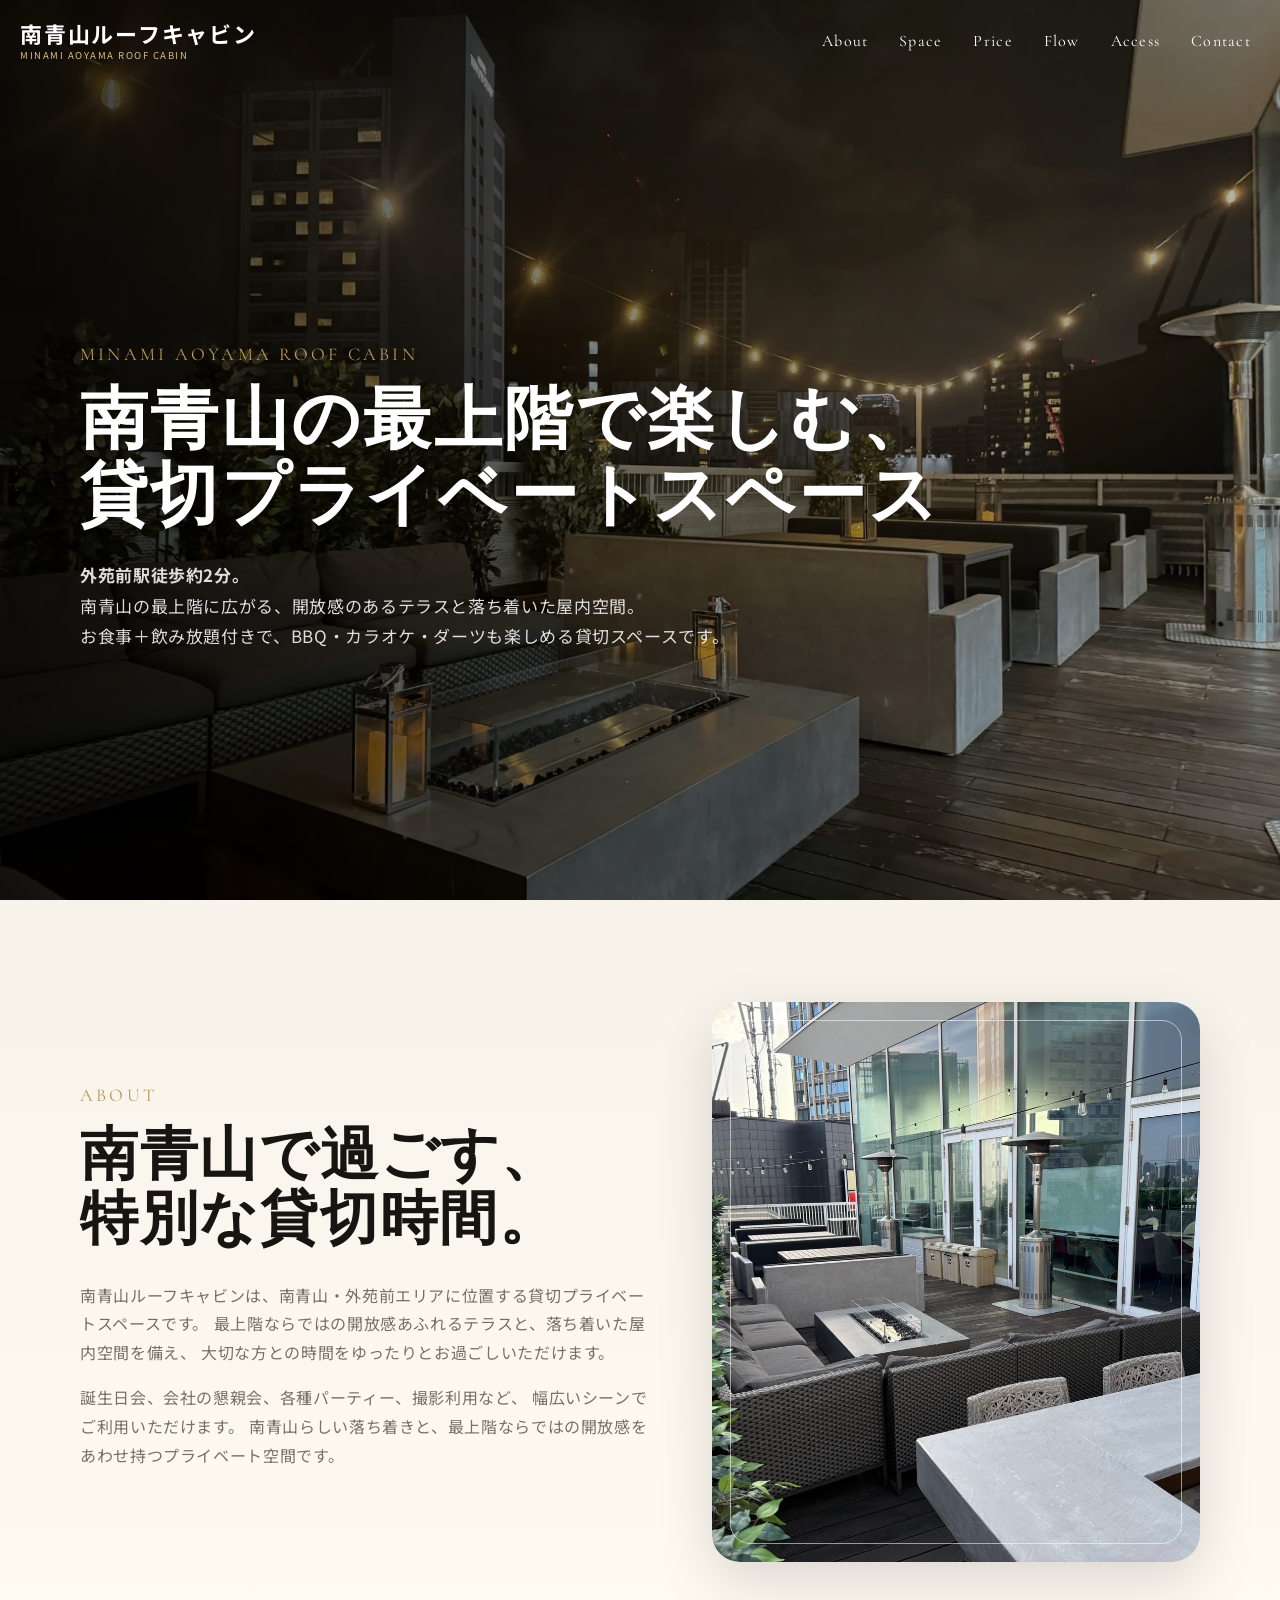
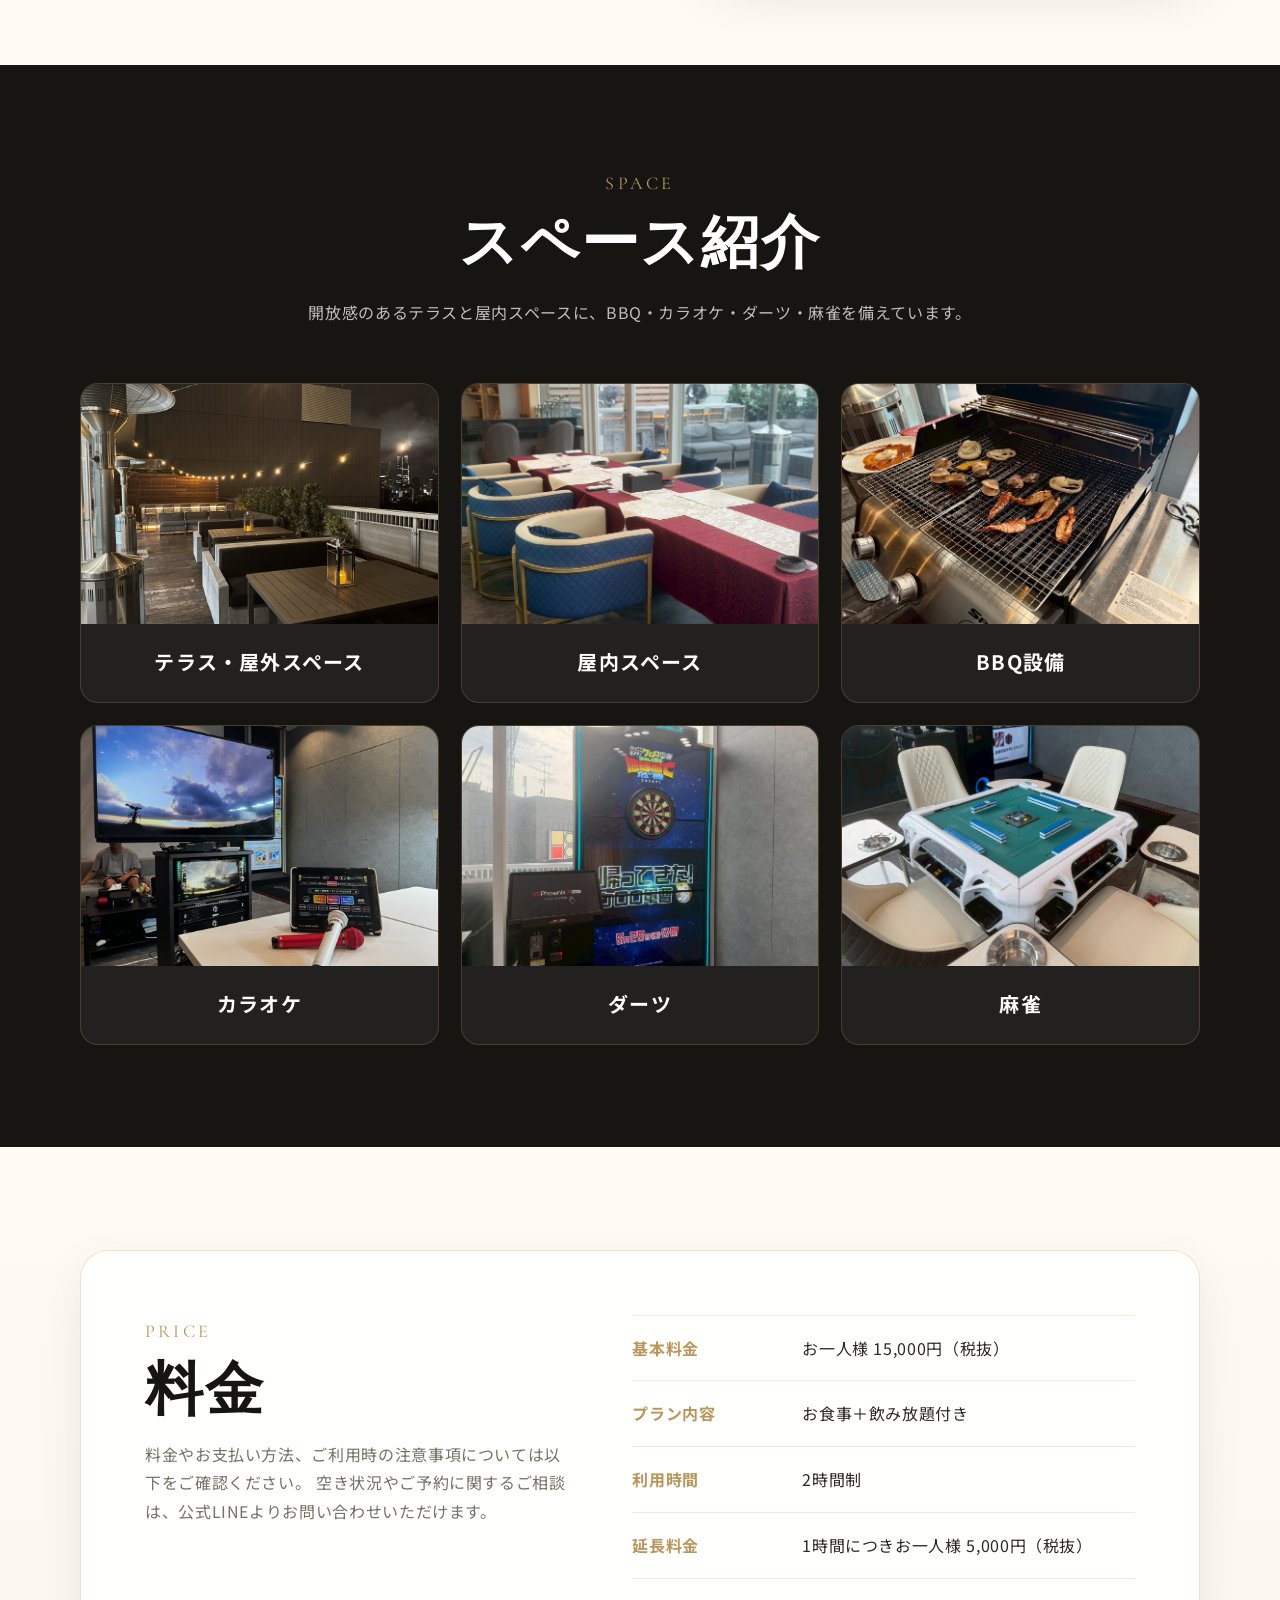
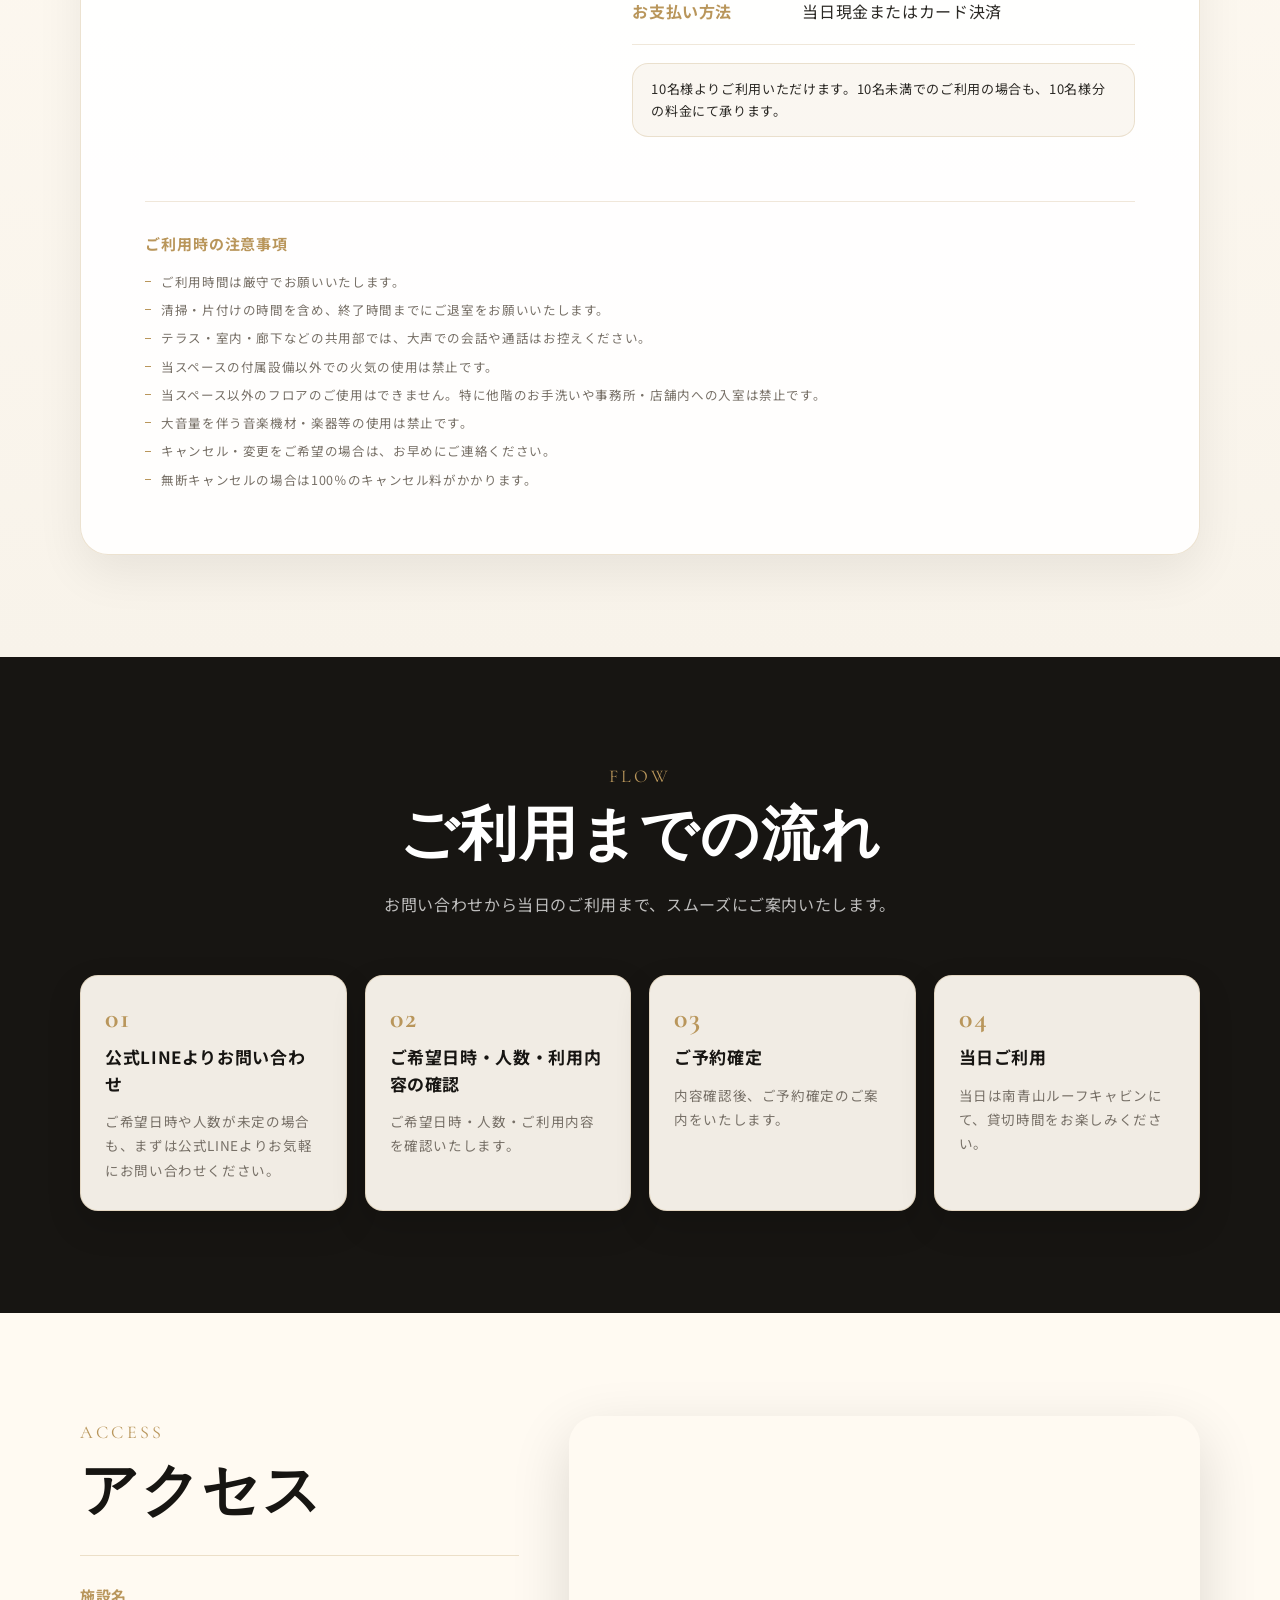
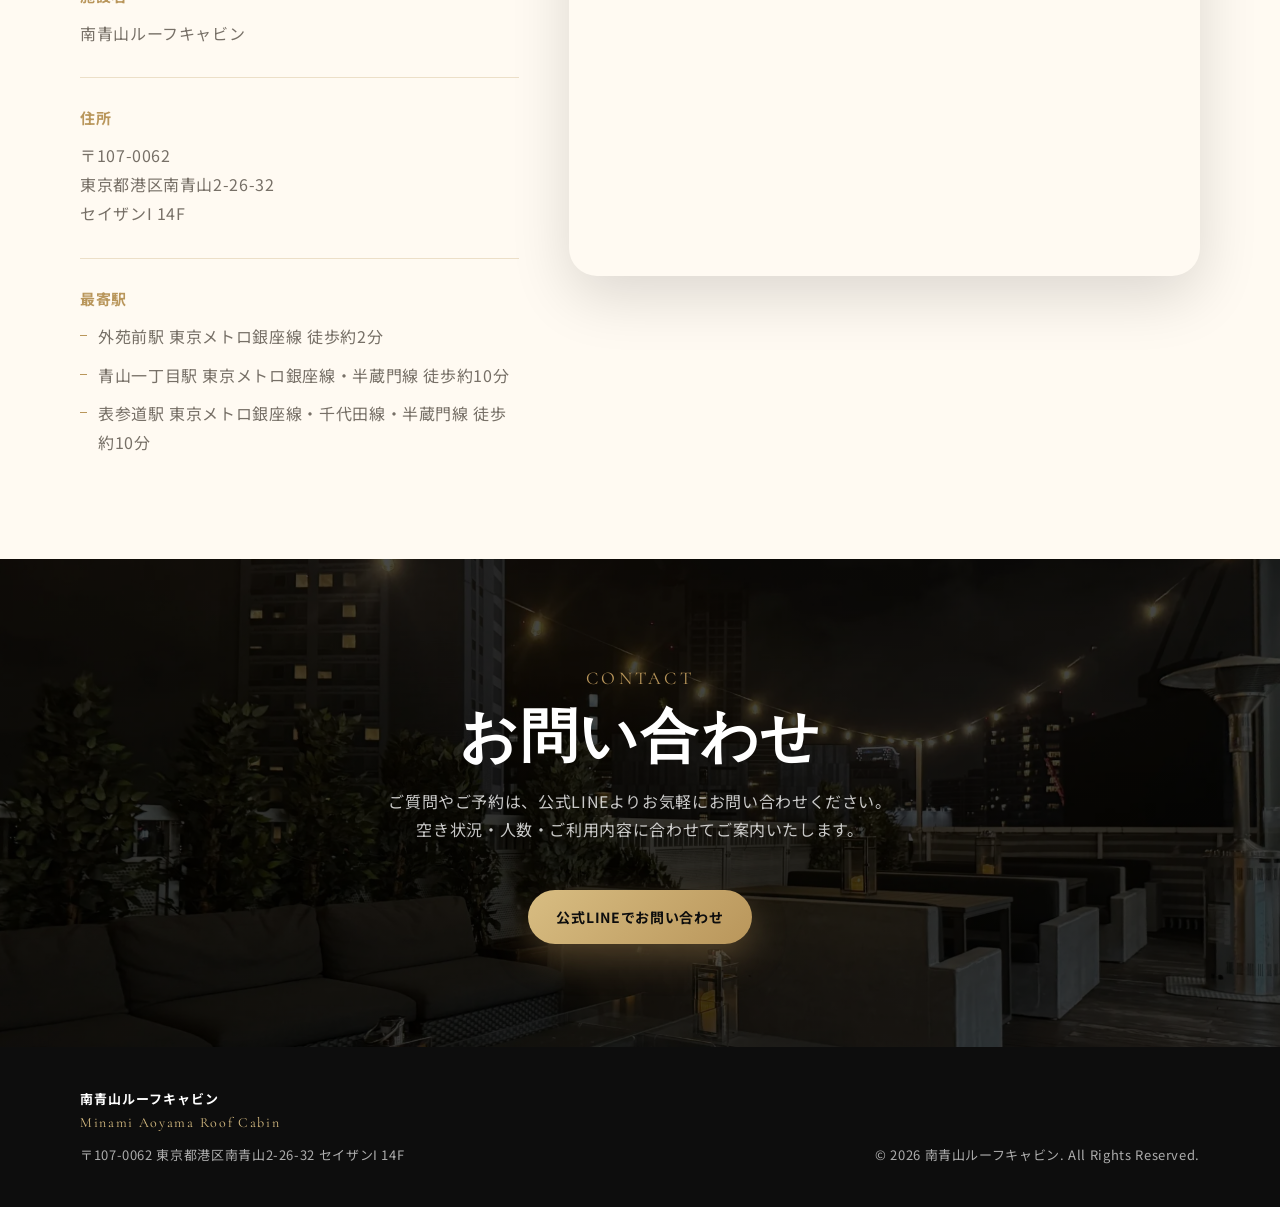
==== commit 643f0ce8: "Add files via upload" ====
--- a/index.html
+++ b/index.html
@@ -56,7 +56,7 @@
         <p class="hero-text">
           <strong>外苑前駅徒歩約2分。</strong><br>
           南青山の最上階に広がる、開放感のあるテラスと落ち着いた屋内空間。<br>
-          お食事＋飲み放題付きで、BBQ・カラオケ・ダーツなども楽しめる上質な貸切スペースです。
+          お食事＋飲み放題付きで、BBQ・カラオケ・ダーツも楽しめる貸切スペースです。
         </p>
       </div>
     </section>
@@ -95,7 +95,7 @@
           <p class="section-label">Space</p>
           <h2 class="section-title">スペース紹介</h2>
           <p class="section-lead">
-            開放感のあるテラスと落ち着いた屋内スペースに、BBQ・カラオケ・ダーツ・麻雀などを備えています。
+            開放感のあるテラスと屋内スペースに、BBQ・カラオケ・ダーツ・麻雀を備えています。
           </p>
         </div>
 
@@ -209,7 +209,7 @@
             </div>
 
             <div>
-              <dt>支払方法</dt>
+              <dt>お支払い方法</dt>
               <dd>当日現金またはカード決済</dd>
             </div>
           </dl>
@@ -228,7 +228,6 @@
             <li>当スペースの付属設備以外での火気の使用は禁止です。</li>
             <li>当スペース以外のフロアのご使用はできません。特に他階のお手洗いや事務所・店舗内への入室は禁止です。</li>
             <li>大音量を伴う音楽機材・楽器等の使用は禁止です。</li>
-            <li>当日現金またはカード決済にてお支払いいただきます。</li>
             <li>キャンセル・変更をご希望の場合は、お早めにご連絡ください。</li>
             <li>無断キャンセルの場合は100％のキャンセル料がかかります。</li>
           </ul>
--- a/style.css
+++ b/style.css
@@ -1081,7 +1081,7 @@
   }
 
   .facility-image img {
-    height: clamp(340px, 96vw, 370px);
+    height: clamp(320px, 88vw, 350px);
   }
 
   .facility-image--terrace img {
@@ -1163,7 +1163,7 @@
   }
 
   .price-notes li {
-    font-size: 11.8px;
+    font-size: 12.3px;
     line-height: 1.65;
   }
 
@@ -1384,7 +1384,7 @@
   }
 
   .facility-image img {
-    height: 360px;
+    height: 330px;
   }
 
   .facility-body {
@@ -1435,7 +1435,7 @@
   }
 
   .facility-image img {
-    height: 340px;
+    height: 320px;
   }
 
   .about-image img {
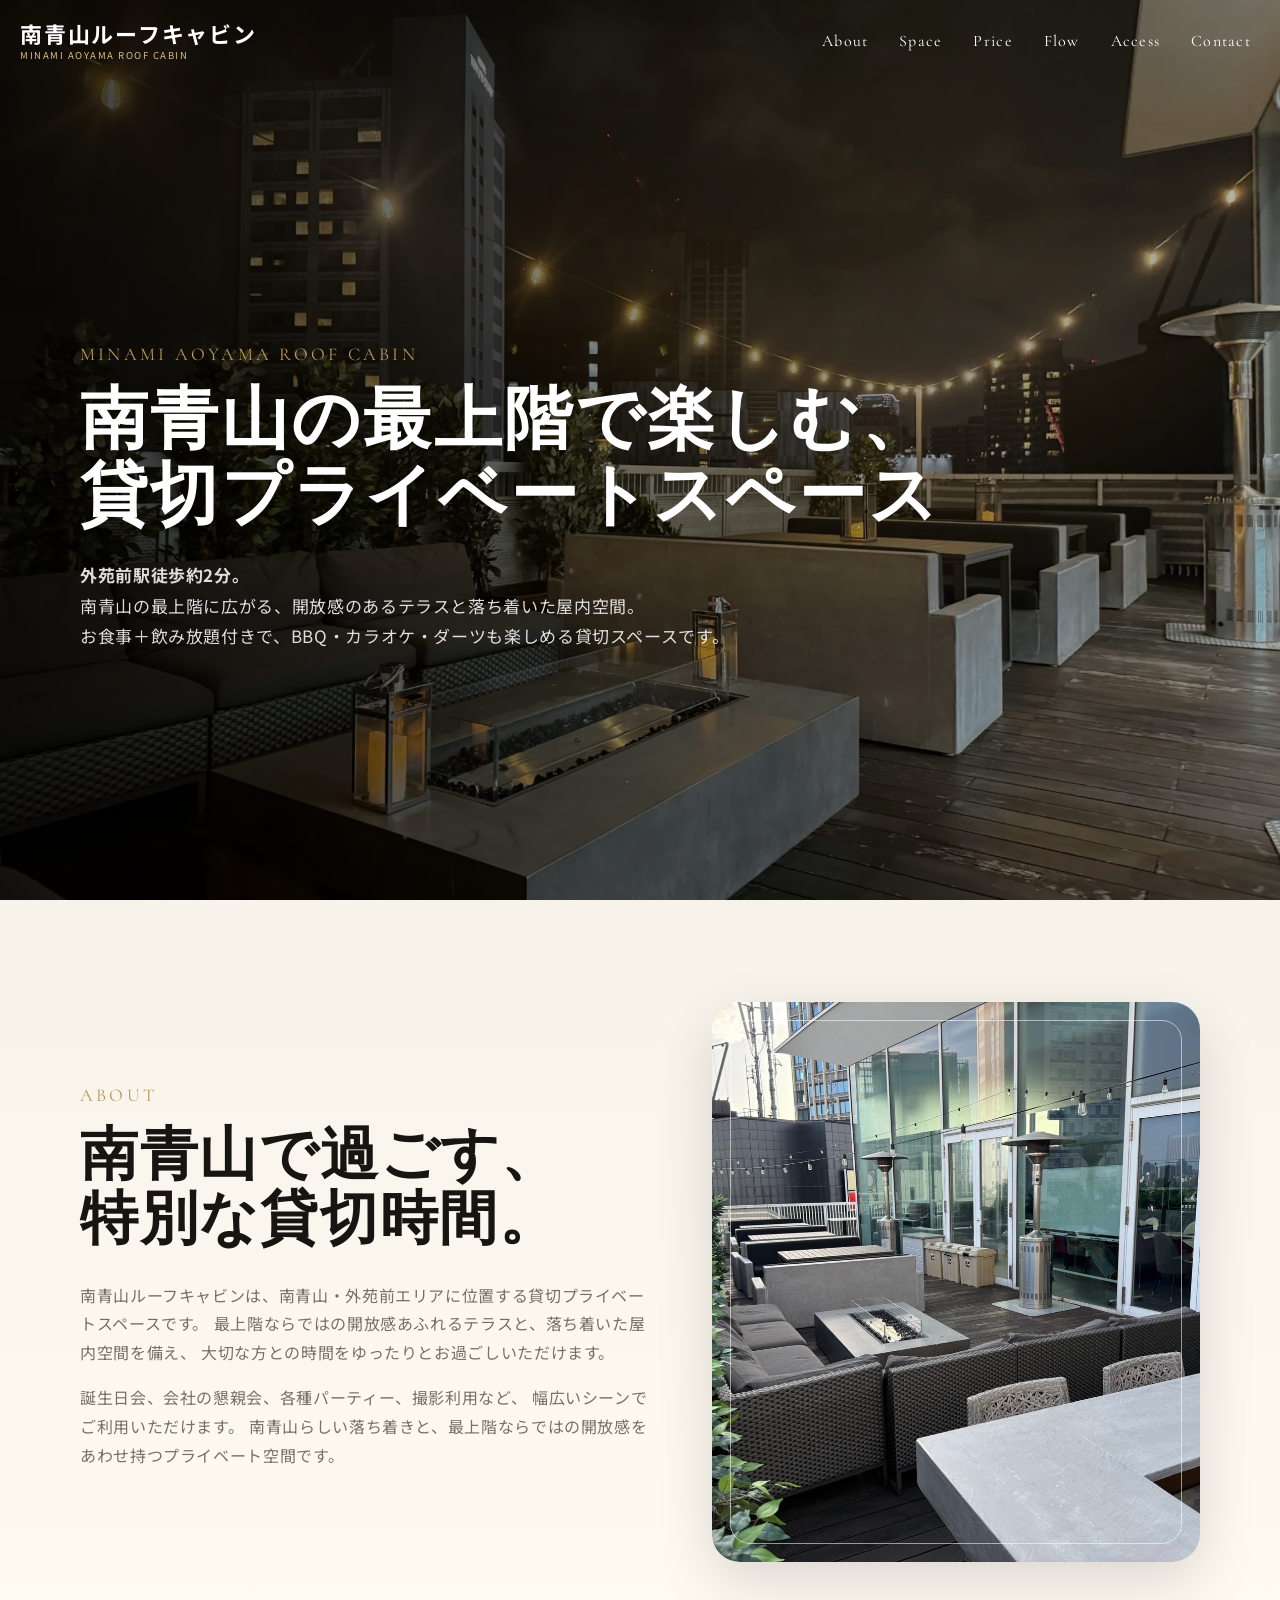
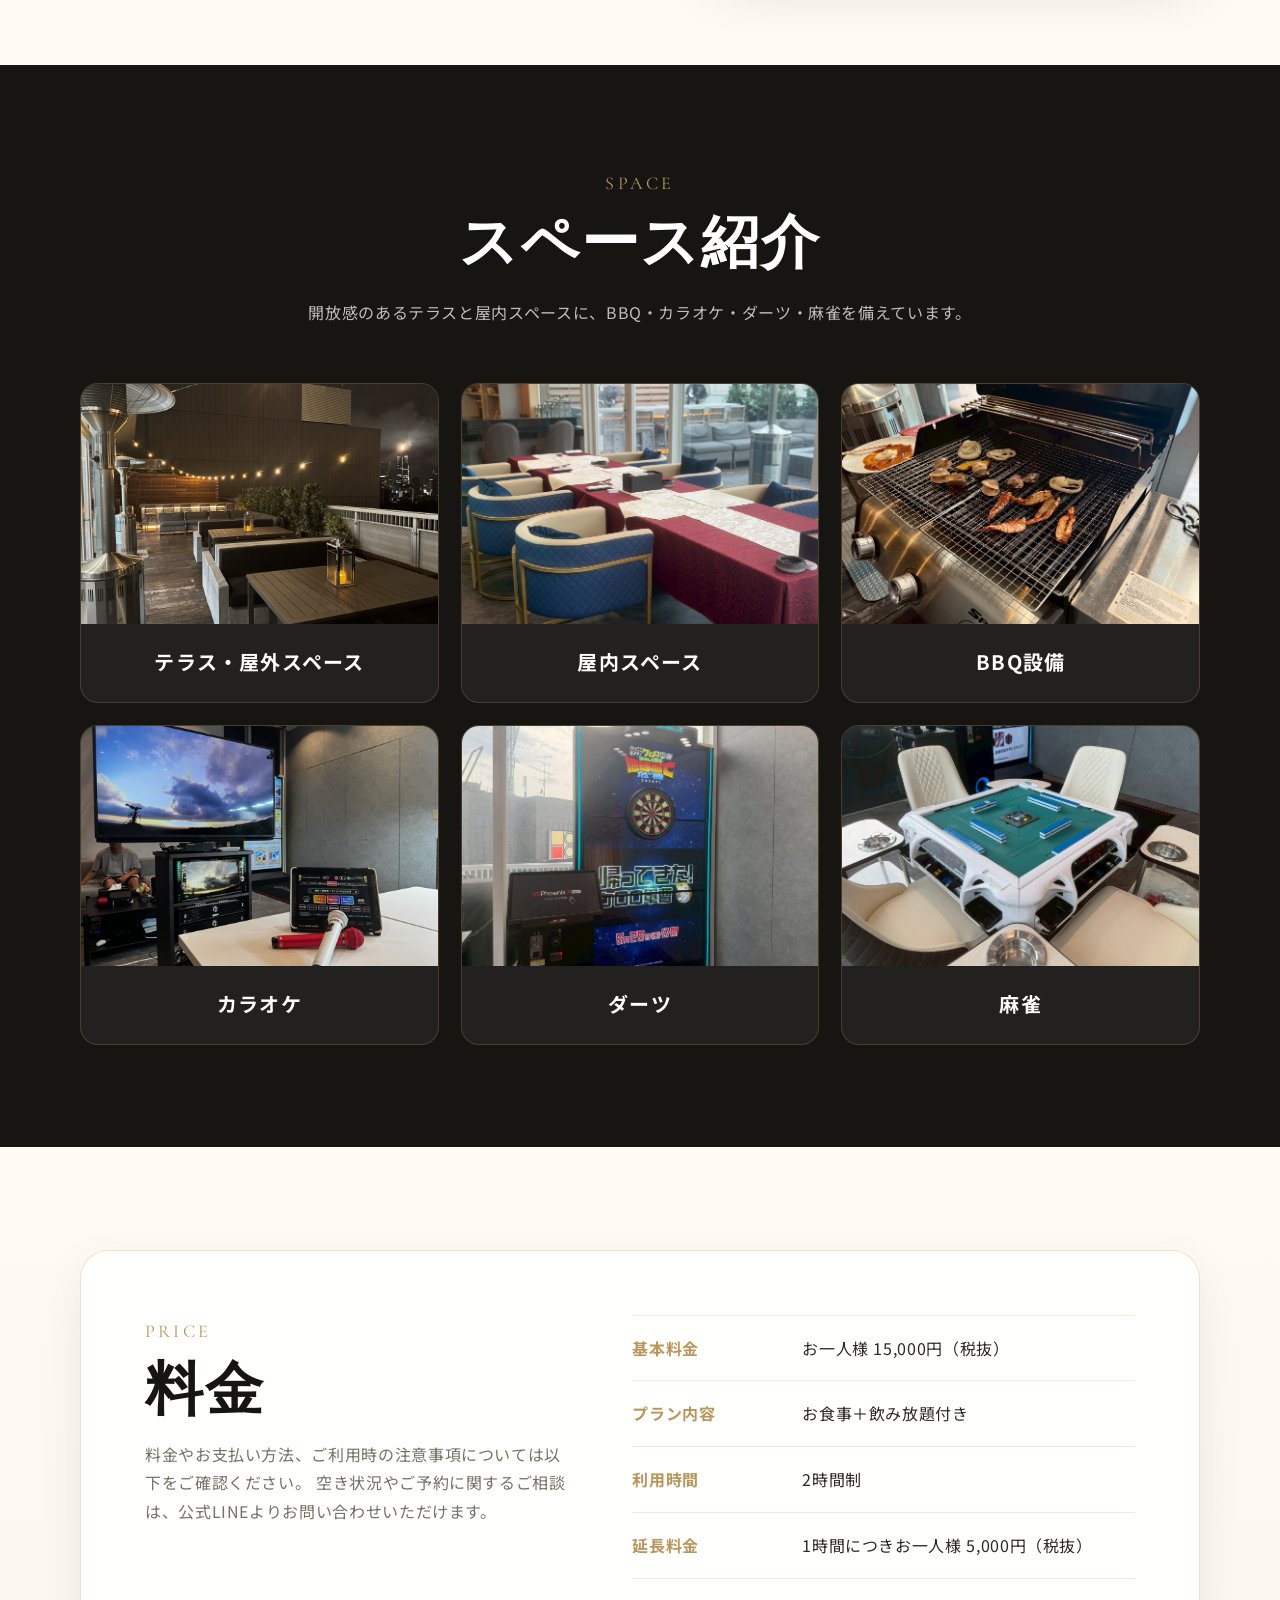
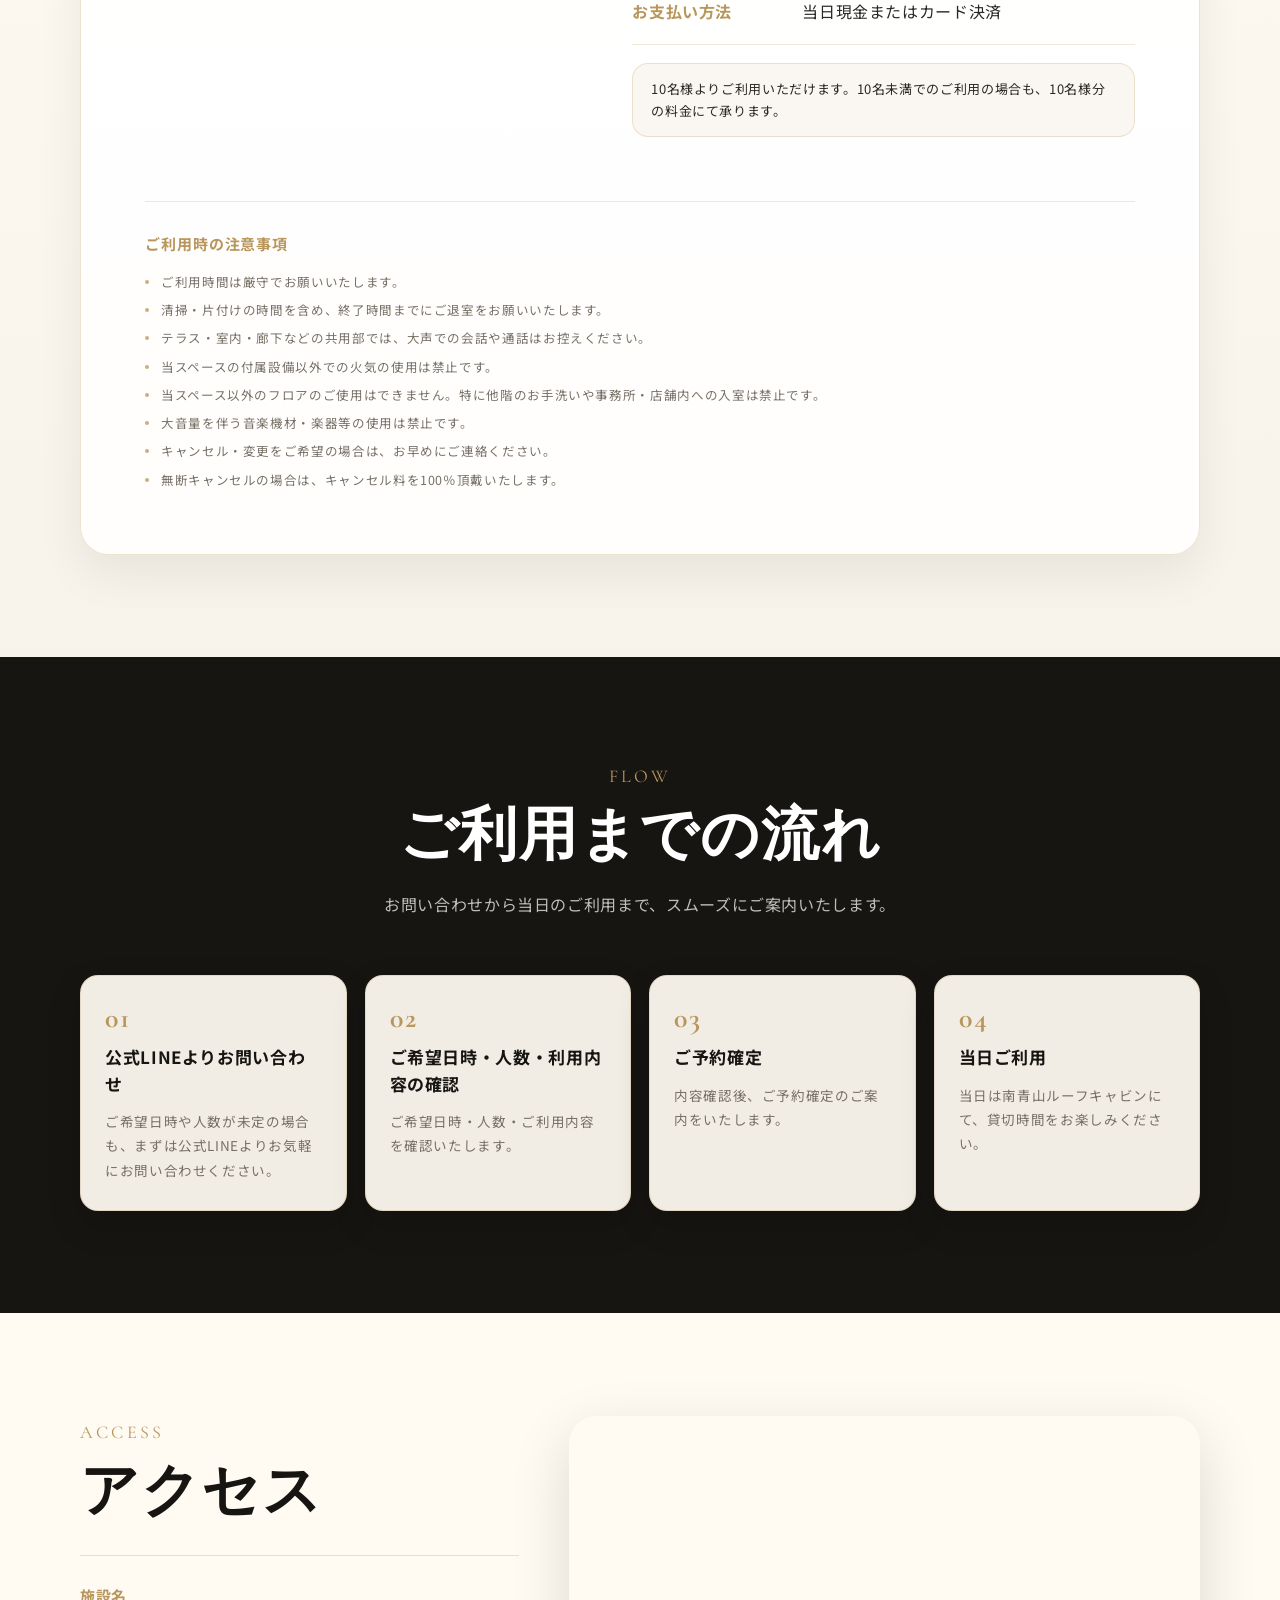
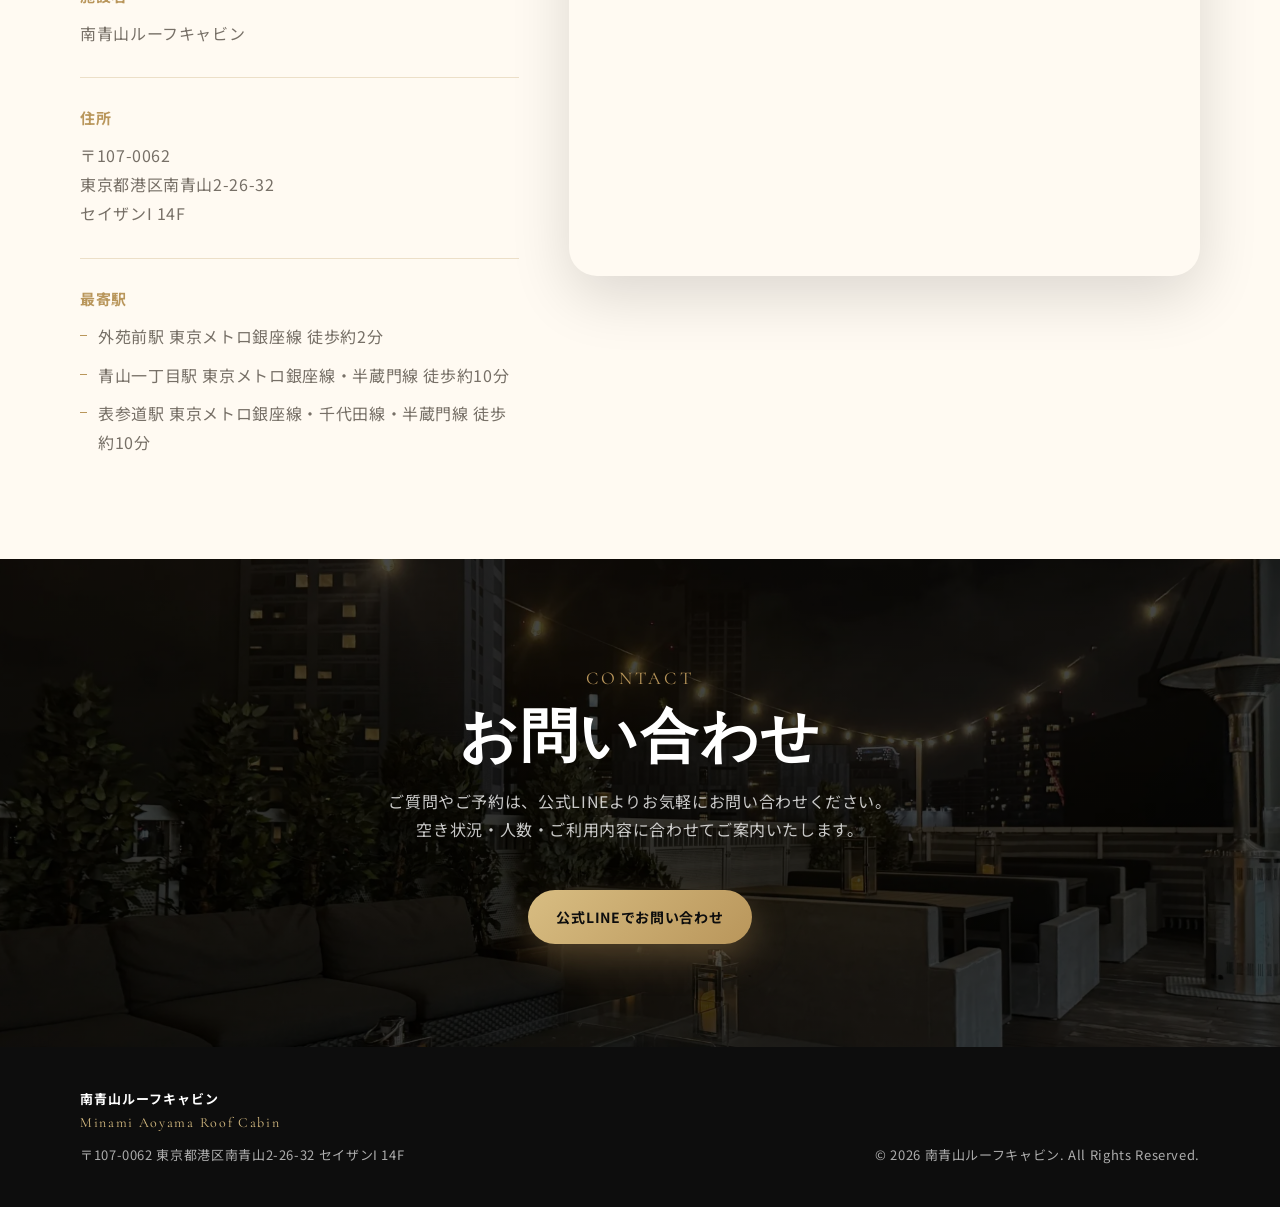
==== commit 1454dca3: "Add files via upload" ====
--- a/index.html
+++ b/index.html
@@ -229,7 +229,7 @@
             <li>当スペース以外のフロアのご使用はできません。特に他階のお手洗いや事務所・店舗内への入室は禁止です。</li>
             <li>大音量を伴う音楽機材・楽器等の使用は禁止です。</li>
             <li>キャンセル・変更をご希望の場合は、お早めにご連絡ください。</li>
-            <li>無断キャンセルの場合は100％のキャンセル料がかかります。</li>
+            <li>無断キャンセルの場合は、キャンセル料を100％頂戴いたします。</li>
           </ul>
         </div>
       </div>
@@ -314,7 +314,7 @@
 
         <div class="map-area">
           <iframe
-            src="https://www.google.com/maps?q=%E6%9D%B1%E4%BA%AC%E9%83%BD%E6%B8%AF%E5%8C%BA%E5%8D%97%E9%9D%92%E5%B1%B12-26-32%20%E3%82%BB%E3%82%A4%E3%82%B6%E3%83%B3I%2014F&output=embed"
+            src="https://www.google.com/maps?q=%E6%9D%B1%E4%BA%AC%E9%83%BD%E6%B8%AF%E5%8C%BA%E5%8D%97%E9%9D%92%E5%B1%B12-26-32%20%E3%82%BB%E3%82%A4%E3%82%B6%E3%83%B3I%2014F&z=17&output=embed"
             width="600"
             height="450"
             style="border:0;"
--- a/style.css
+++ b/style.css
@@ -559,11 +559,13 @@
 .price-notes li::before {
   content: "";
   position: absolute;
-  top: 0.82em;
+  top: 0.72em;
   left: 0;
-  width: 6px;
-  height: 1px;
+  width: 4px;
+  height: 4px;
+  border-radius: 50%;
   background: var(--color-gold);
+  opacity: 0.76;
 }
 
 /* =========================
@@ -1122,7 +1124,8 @@
   }
 
   .price-box {
-    padding: 25px 20px;
+    gap: 24px;
+    padding: 22px 18px;
     border-radius: 21px;
   }
 
@@ -1131,14 +1134,15 @@
   }
 
   .price-text p:not(.section-label) {
+    margin: 12px 0 0;
     font-size: 13.2px;
     line-height: 1.7;
   }
 
   .price-list dl div {
     grid-template-columns: 1fr;
-    gap: 4px;
-    padding: 14px 0;
+    gap: 3px;
+    padding: 12px 0;
   }
 
   .price-list dt,
@@ -1147,7 +1151,7 @@
   }
 
   .price-minimum-note {
-    margin-top: 15px;
+    margin-top: 14px;
     padding: 12px 14px;
     border-radius: 14px;
     font-size: 12.5px;
@@ -1155,7 +1159,7 @@
   }
 
   .price-notes {
-    padding-top: 22px;
+    padding-top: 20px;
   }
 
   .price-notes h3 {
@@ -1165,6 +1169,10 @@
   .price-notes li {
     font-size: 12.3px;
     line-height: 1.65;
+  }
+
+  .price-notes li::before {
+    top: 0.74em;
   }
 
   .flow-section {
@@ -1228,7 +1236,7 @@
     display: block;
     color: var(--color-dark);
     font-size: 14.5px;
-    font-weight: 700;
+    font-weight: 500;
     line-height: 1.45;
   }
 
@@ -1398,7 +1406,7 @@
   }
 
   .price-box {
-    padding: 23px 18px;
+    padding: 21px 17px;
   }
 
   .map-area,
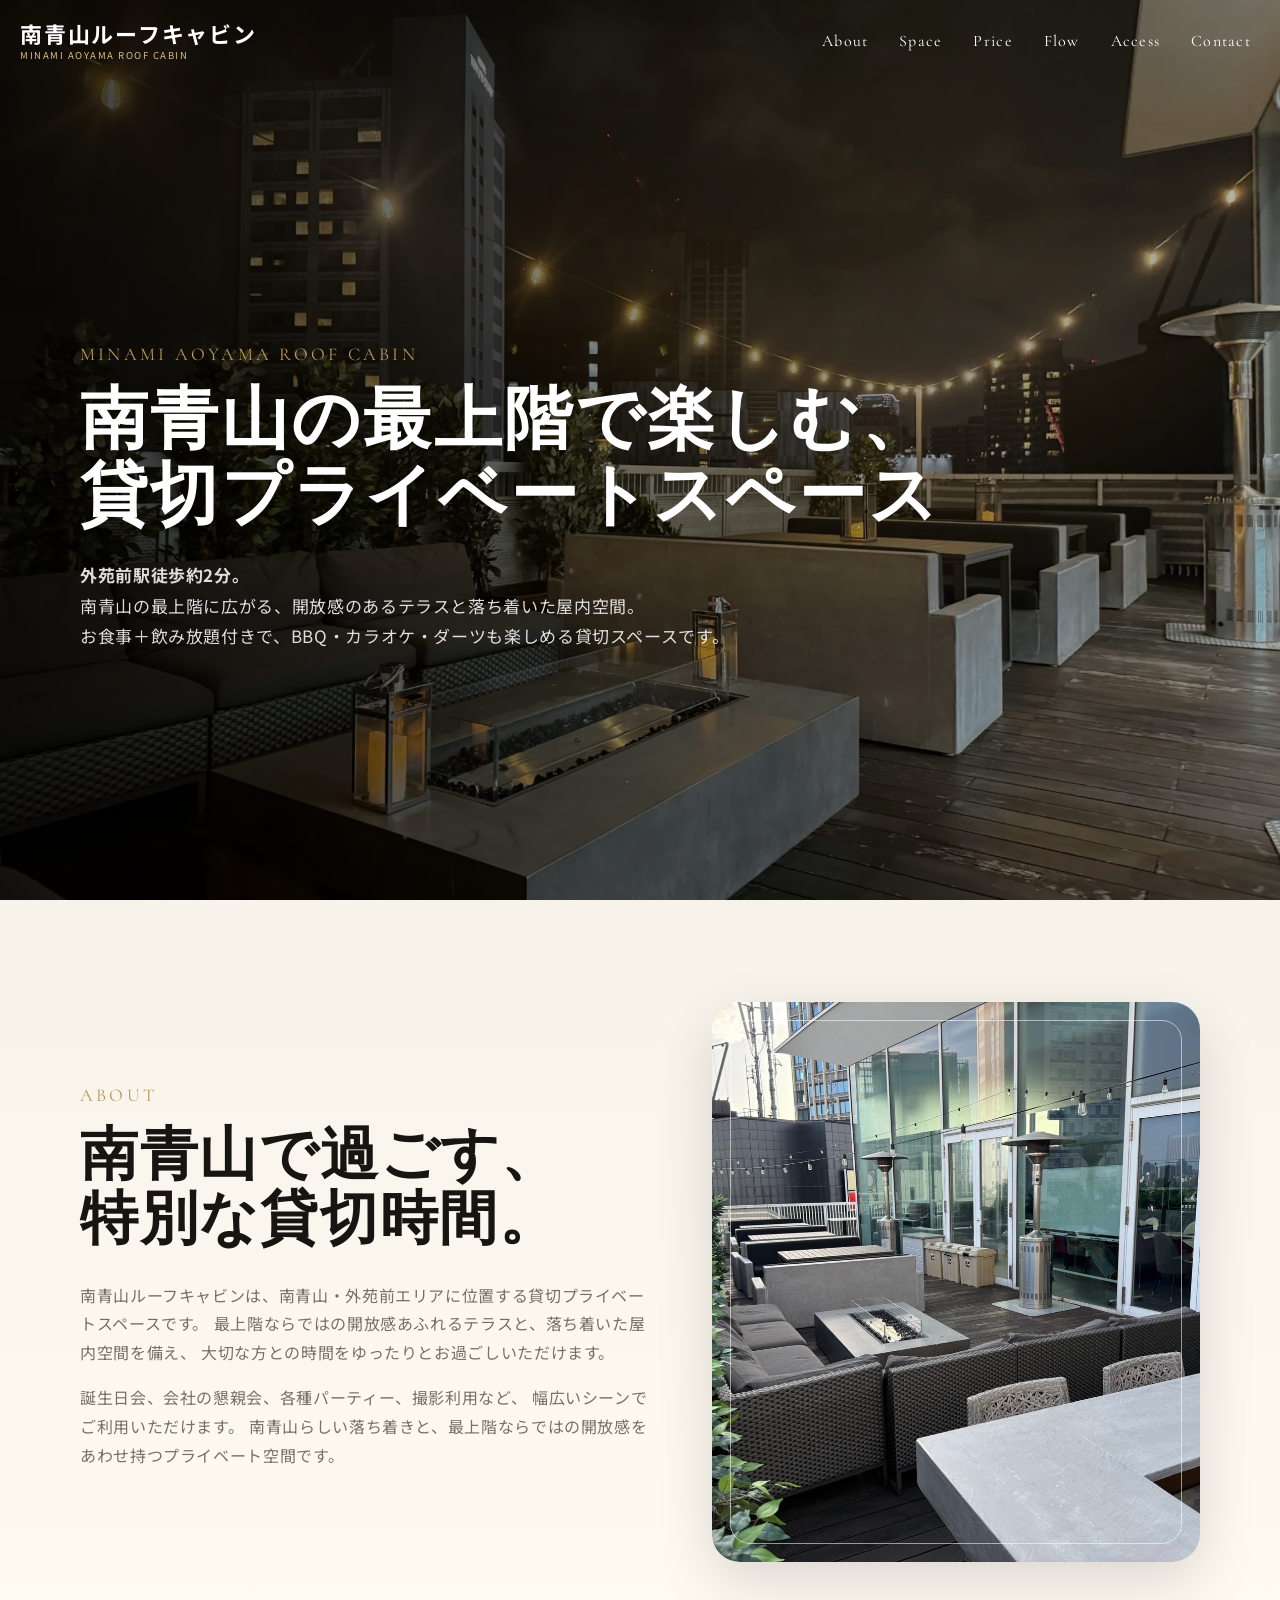
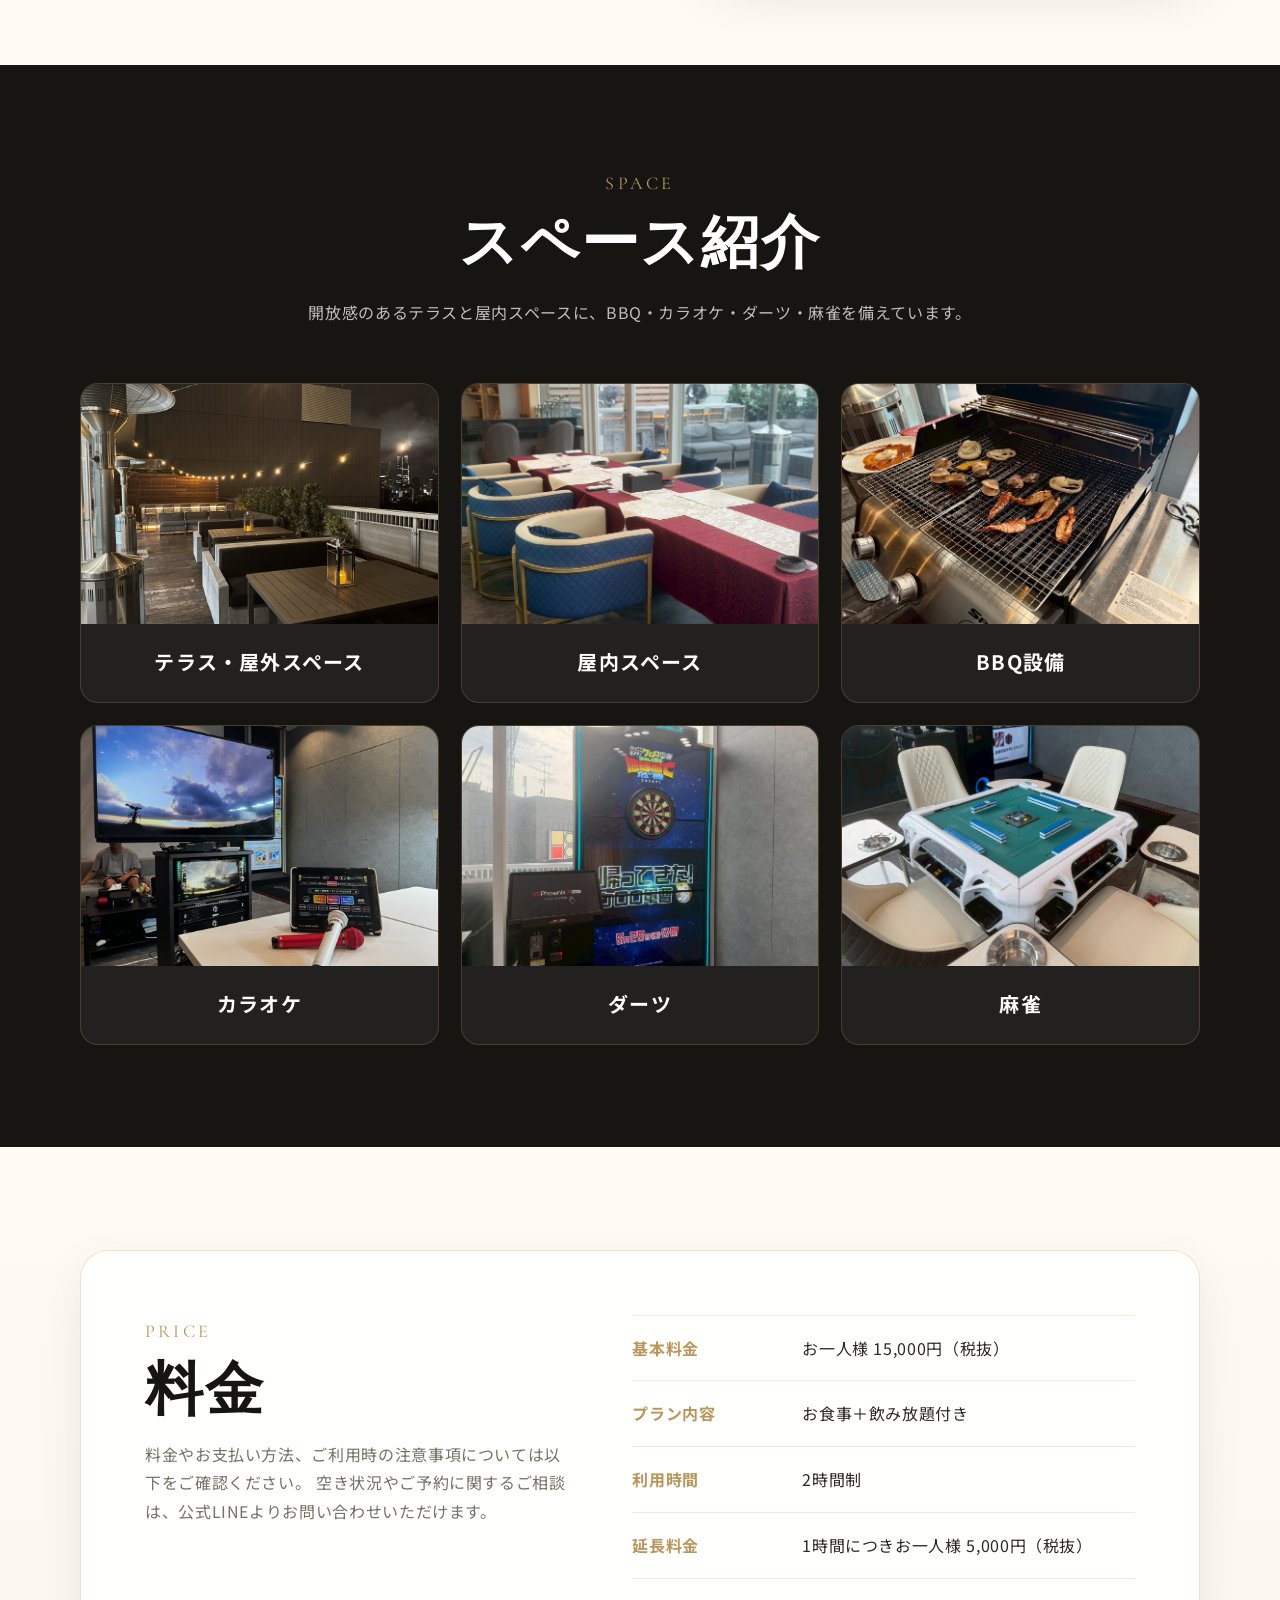
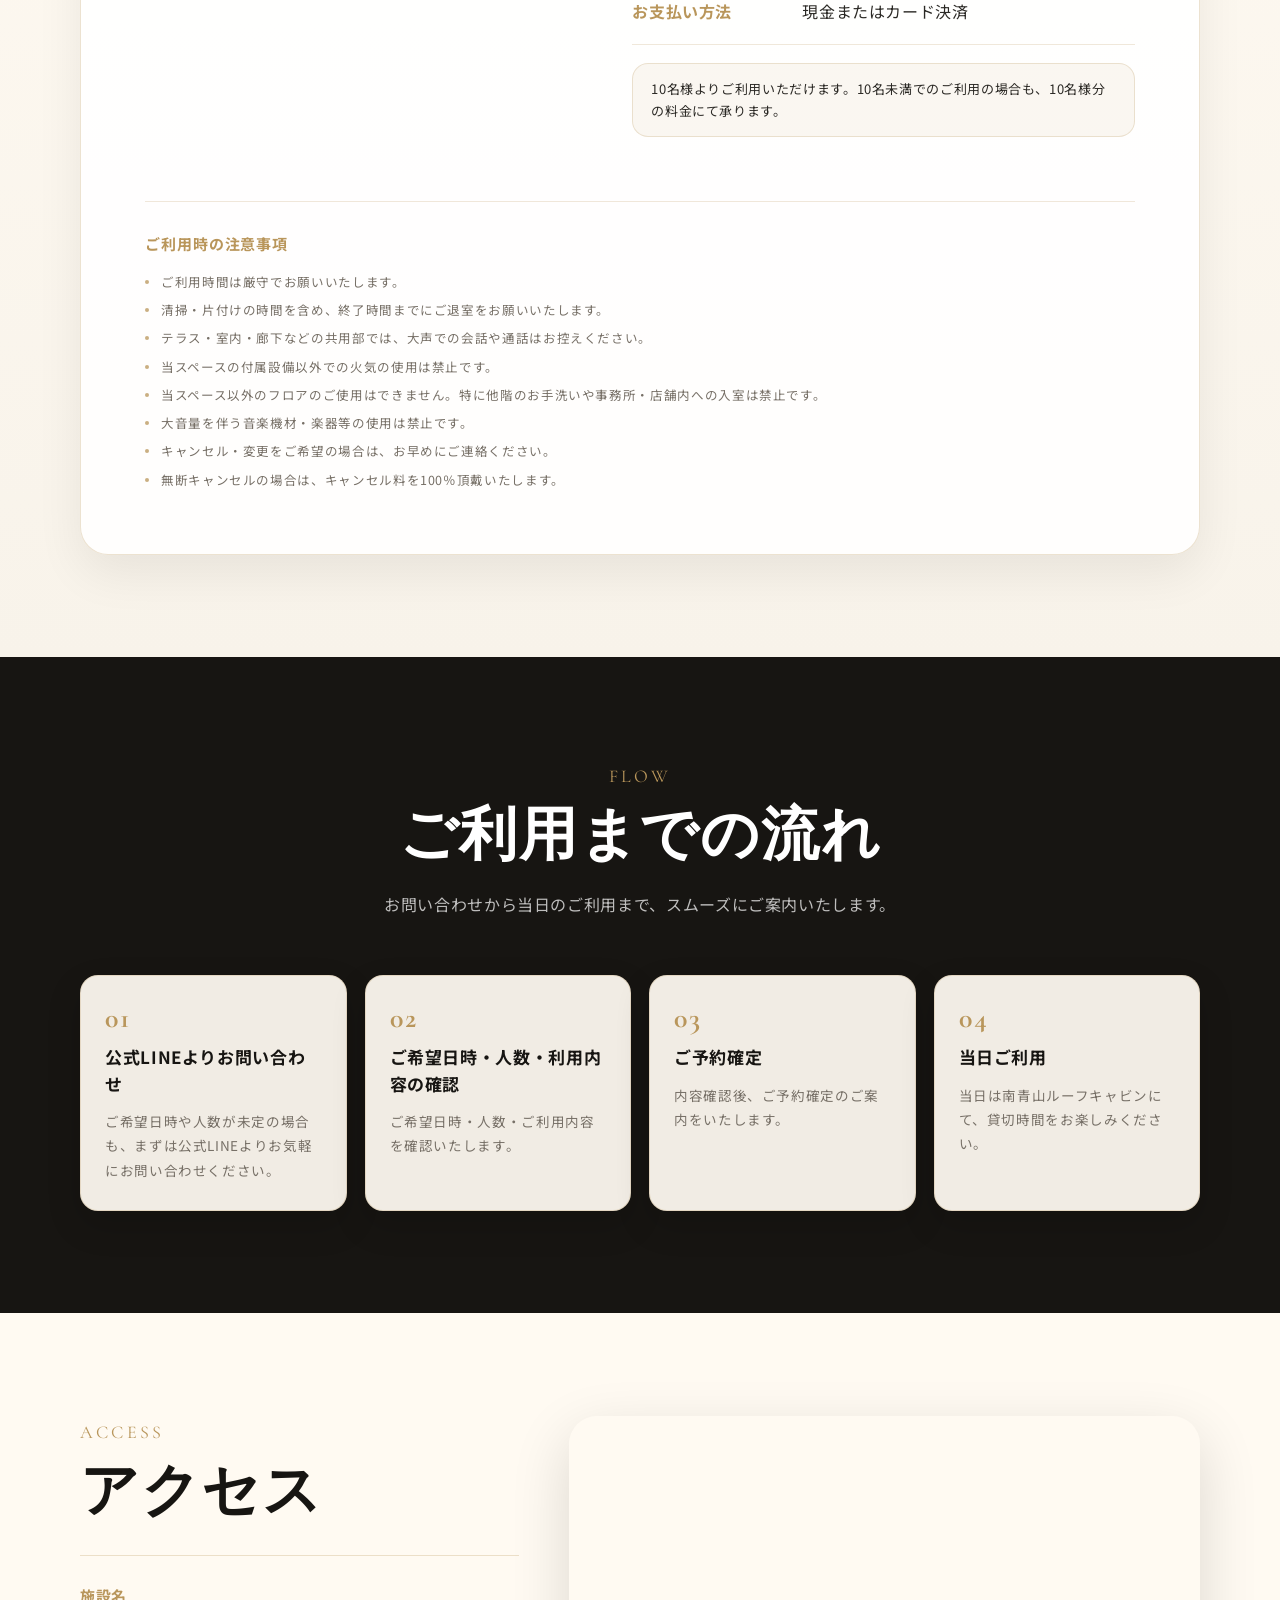
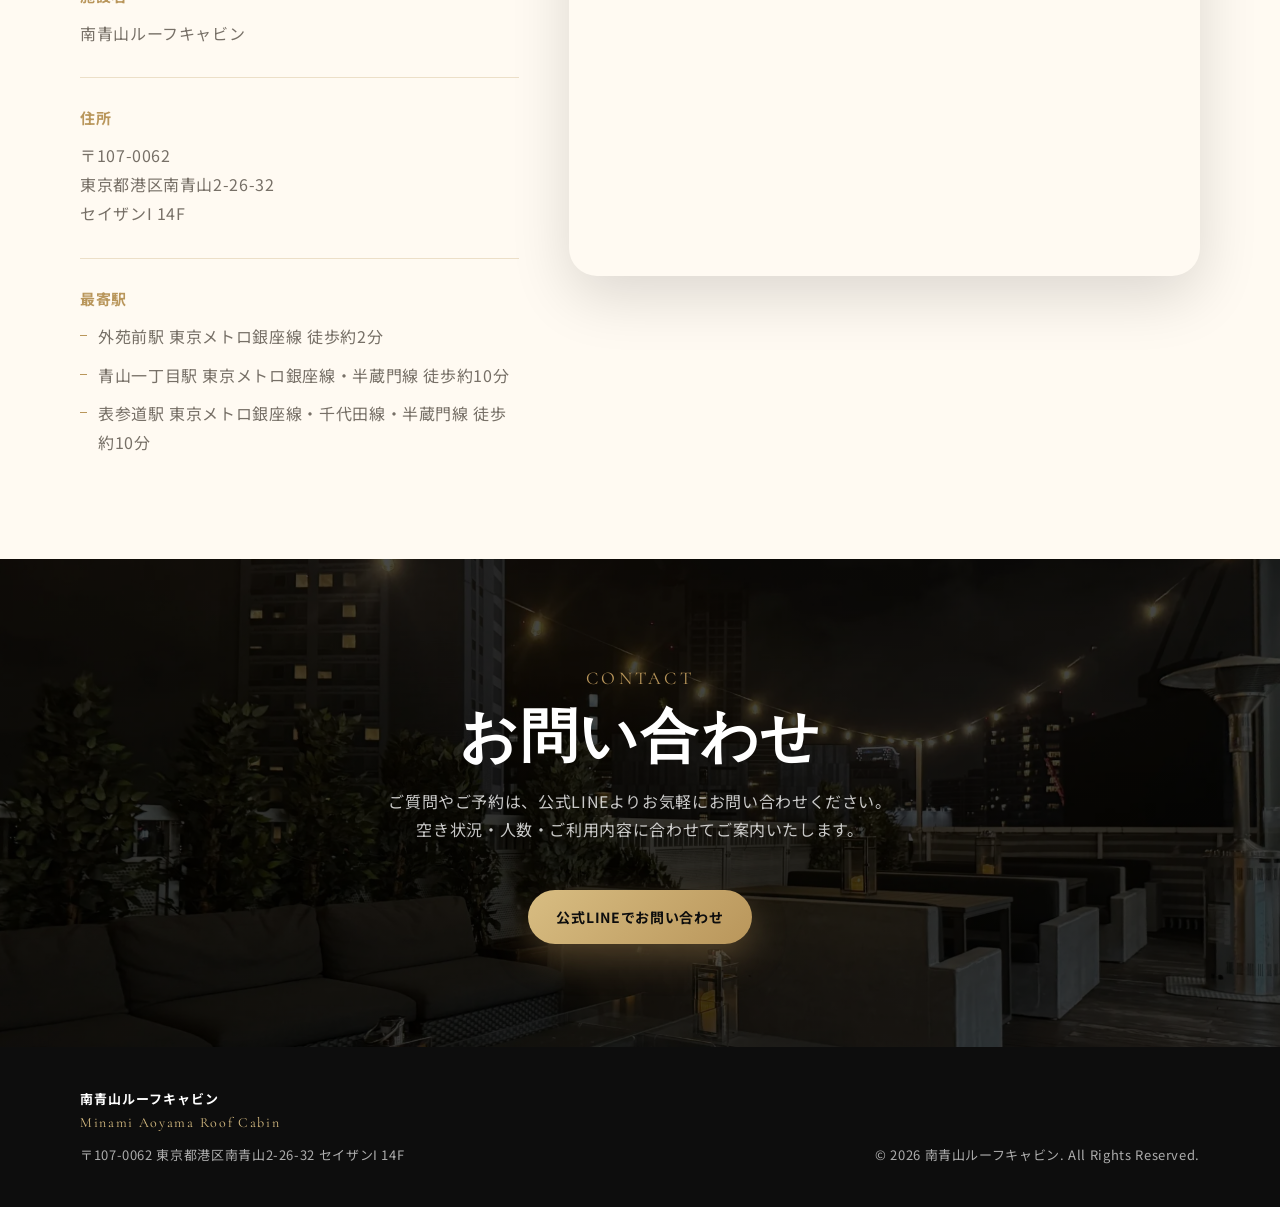
==== commit 4dc1445b: "Add files via upload" ====
--- a/index.html
+++ b/index.html
@@ -6,6 +6,43 @@
 
   <title>南青山ルーフキャビン｜南青山の貸切プライベートスペース</title>
   <meta name="description" content="南青山・外苑前駅徒歩約2分。最上階のテラスと落ち着いた屋内空間を備えた貸切プライベートスペース。BBQ設備、カラオケ、ダーツを楽しめる、お食事＋飲み放題付きプランをご用意しています。">
+
+  <link rel="icon" href="images/favicon.ico">
+  <link rel="apple-touch-icon" href="images/apple-touch-icon.png">
+
+  <!--
+    OGP設定について：
+    現在はGitHub Pagesの仮公開URLを設定しています。
+    本番サーバー・サブドメインへ移行後は、以下のURLを本番URLに差し替えてください。
+
+    差し替え対象：
+    ・og:url
+    ・og:image
+    ・twitter:image
+
+    例：
+    仮URL：
+    https://yanauchi-sayaka.github.io/seizan_mock/
+
+    本番URLに差し替え：
+    https://本番サブドメイン/
+
+    差し替え後の例：
+    og:url → https://本番サブドメイン/
+    og:image → https://本番サブドメイン/images/ogp.jpg
+    twitter:image → https://本番サブドメイン/images/ogp.jpg
+  -->
+  <meta property="og:type" content="website">
+  <meta property="og:title" content="南青山ルーフキャビン｜外苑前駅徒歩約2分の貸切スペース">
+  <meta property="og:description" content="南青山・外苑前駅徒歩約2分。最上階のテラスと落ち着いた屋内空間を備えた貸切プライベートスペース。BBQ・カラオケ・ダーツも楽しめる、お食事＋飲み放題付きプランをご用意しています。">
+  <meta property="og:url" content="https://yanauchi-sayaka.github.io/seizan_mock/">
+  <meta property="og:image" content="https://yanauchi-sayaka.github.io/seizan_mock/images/ogp.jpg">
+  <meta property="og:site_name" content="南青山ルーフキャビン">
+
+  <meta name="twitter:card" content="summary_large_image">
+  <meta name="twitter:title" content="南青山ルーフキャビン｜外苑前駅徒歩約2分の貸切スペース">
+  <meta name="twitter:description" content="南青山・外苑前駅徒歩約2分。最上階テラスと屋内空間を備えた貸切プライベートスペースです。">
+  <meta name="twitter:image" content="https://yanauchi-sayaka.github.io/seizan_mock/images/ogp.jpg">
 
   <link rel="preconnect" href="https://fonts.googleapis.com">
   <link rel="preconnect" href="https://fonts.gstatic.com" crossorigin>
@@ -210,7 +247,7 @@
 
             <div>
               <dt>お支払い方法</dt>
-              <dd>当日現金またはカード決済</dd>
+              <dd>現金またはカード決済</dd>
             </div>
           </dl>
 
@@ -336,7 +373,7 @@
           空き状況・人数・ご利用内容に合わせてご案内いたします。
         </p>
 
-        <a href="#" class="btn btn-primary js-line-link">公式LINEでお問い合わせ</a>
+        <a href="https://lin.ee/RI3RDkY" class="btn btn-primary js-line-link" target="_blank" rel="noopener">公式LINEでお問い合わせ</a>
       </div>
     </section>
   </main>
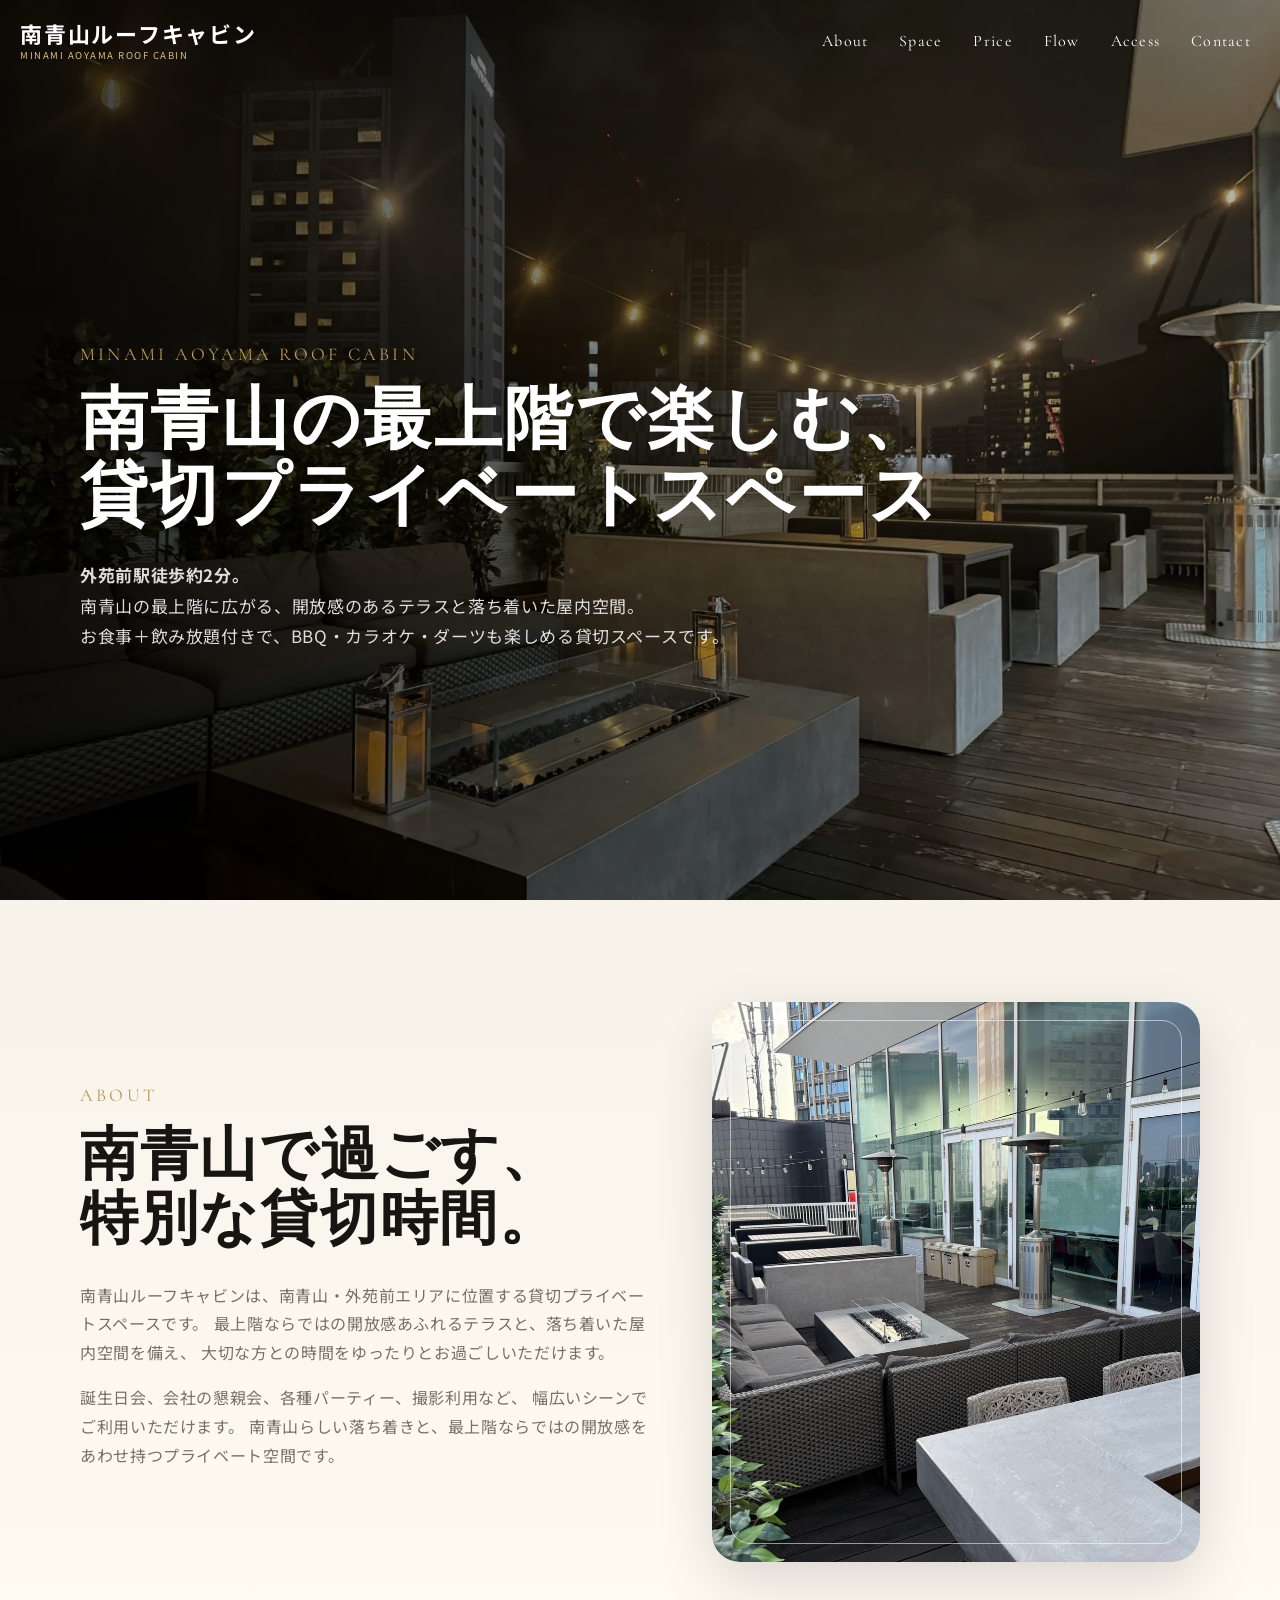
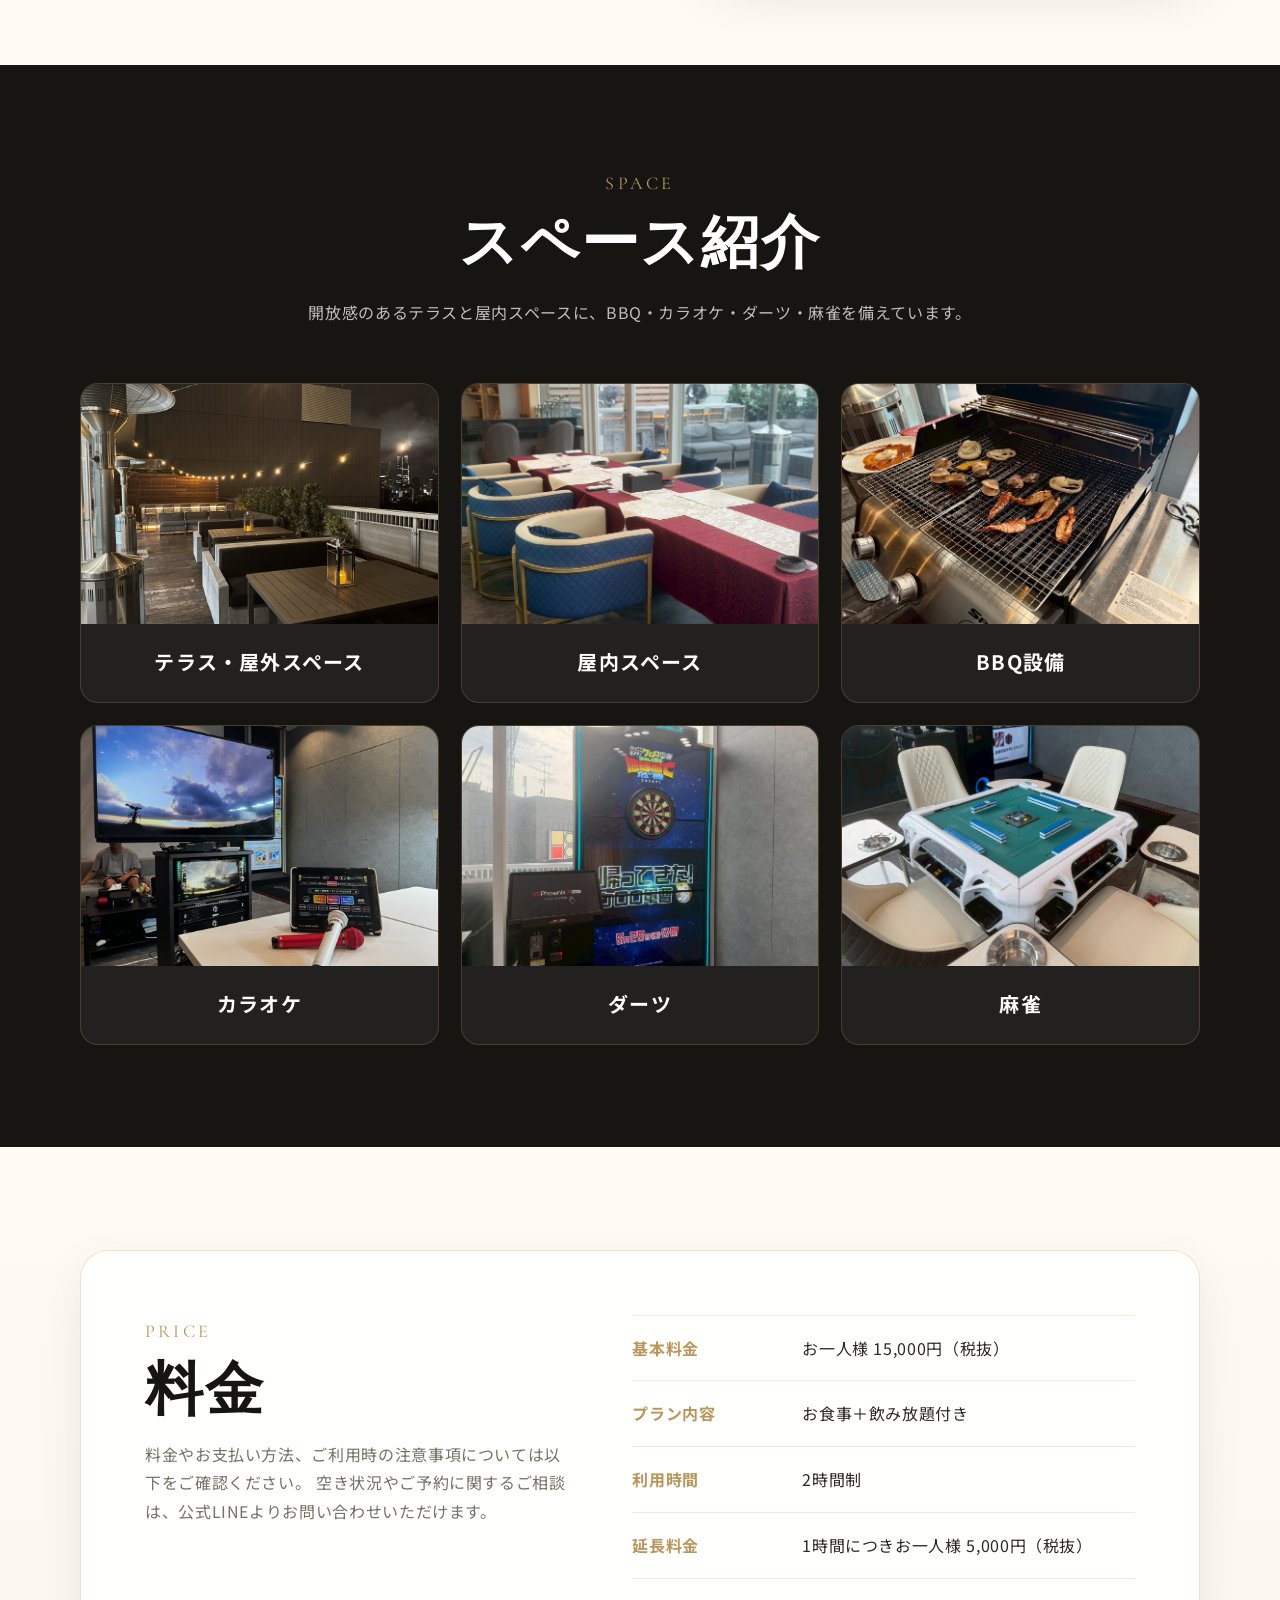
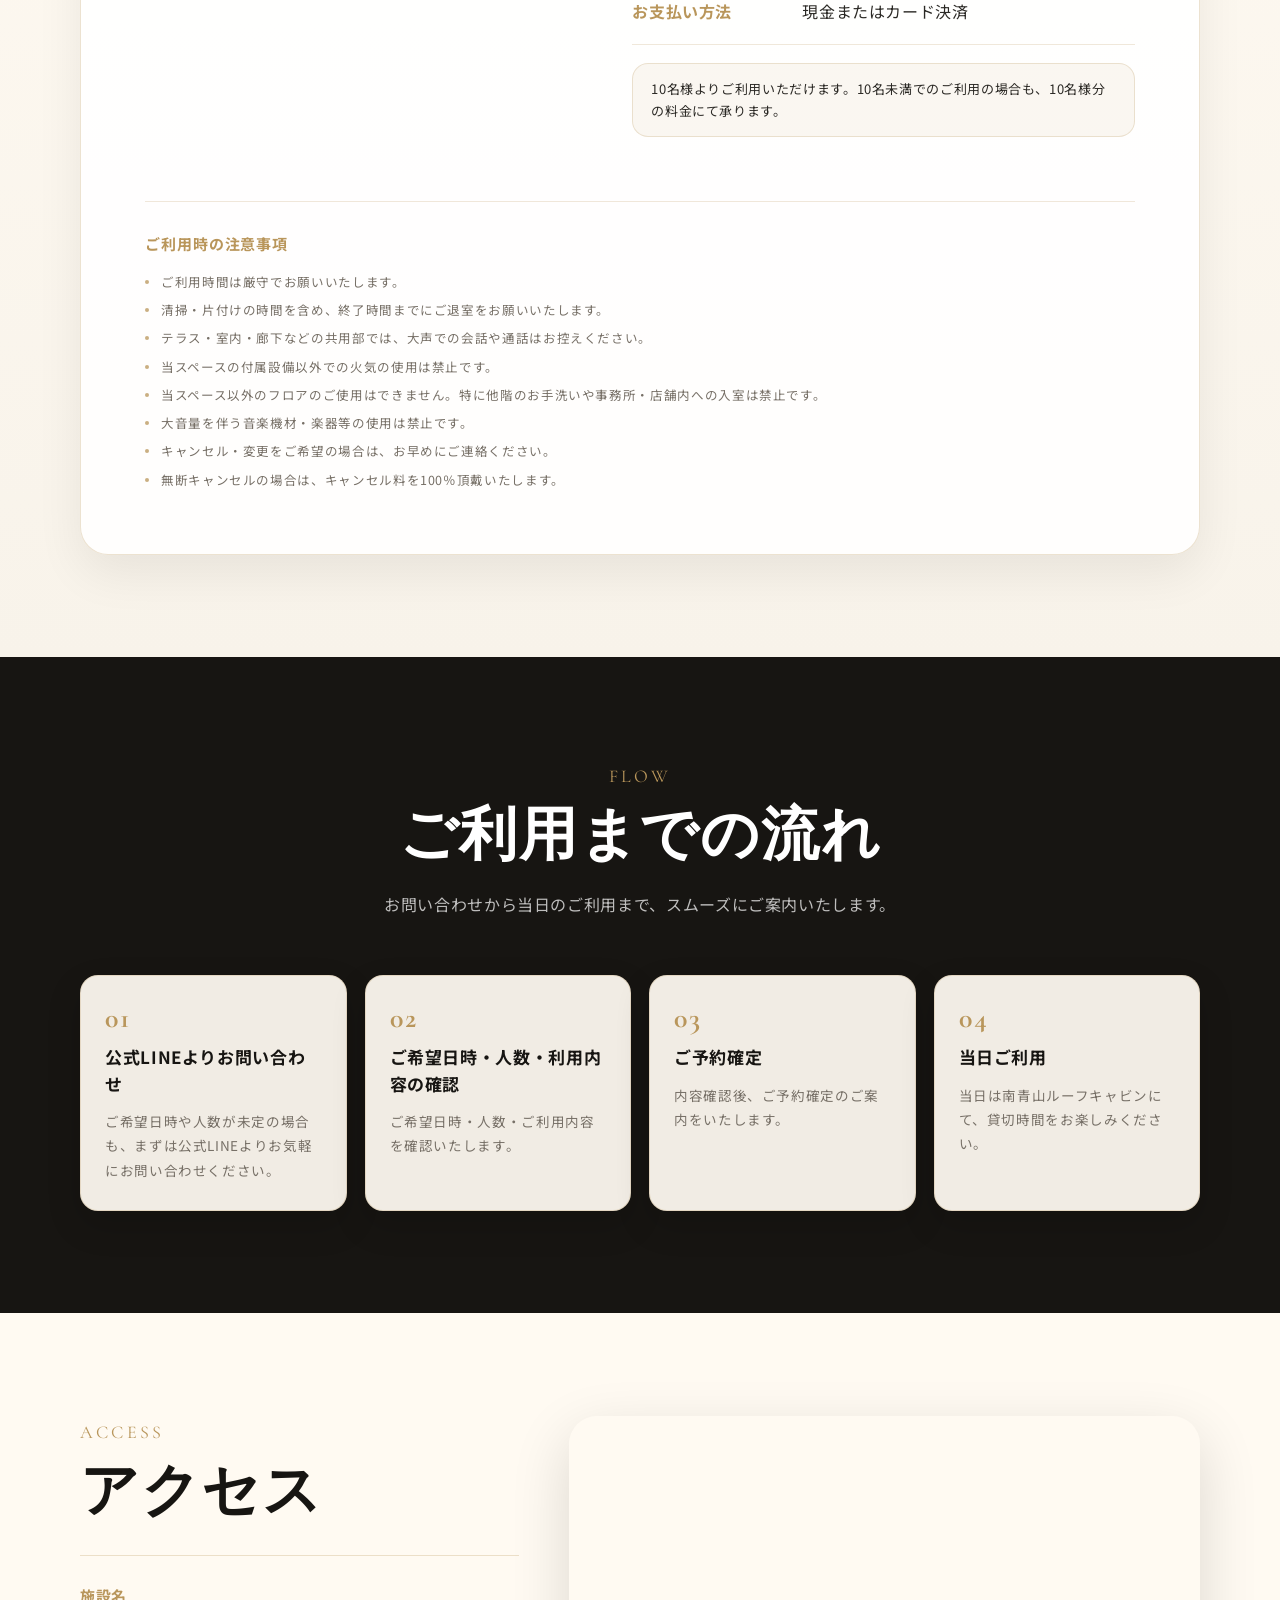
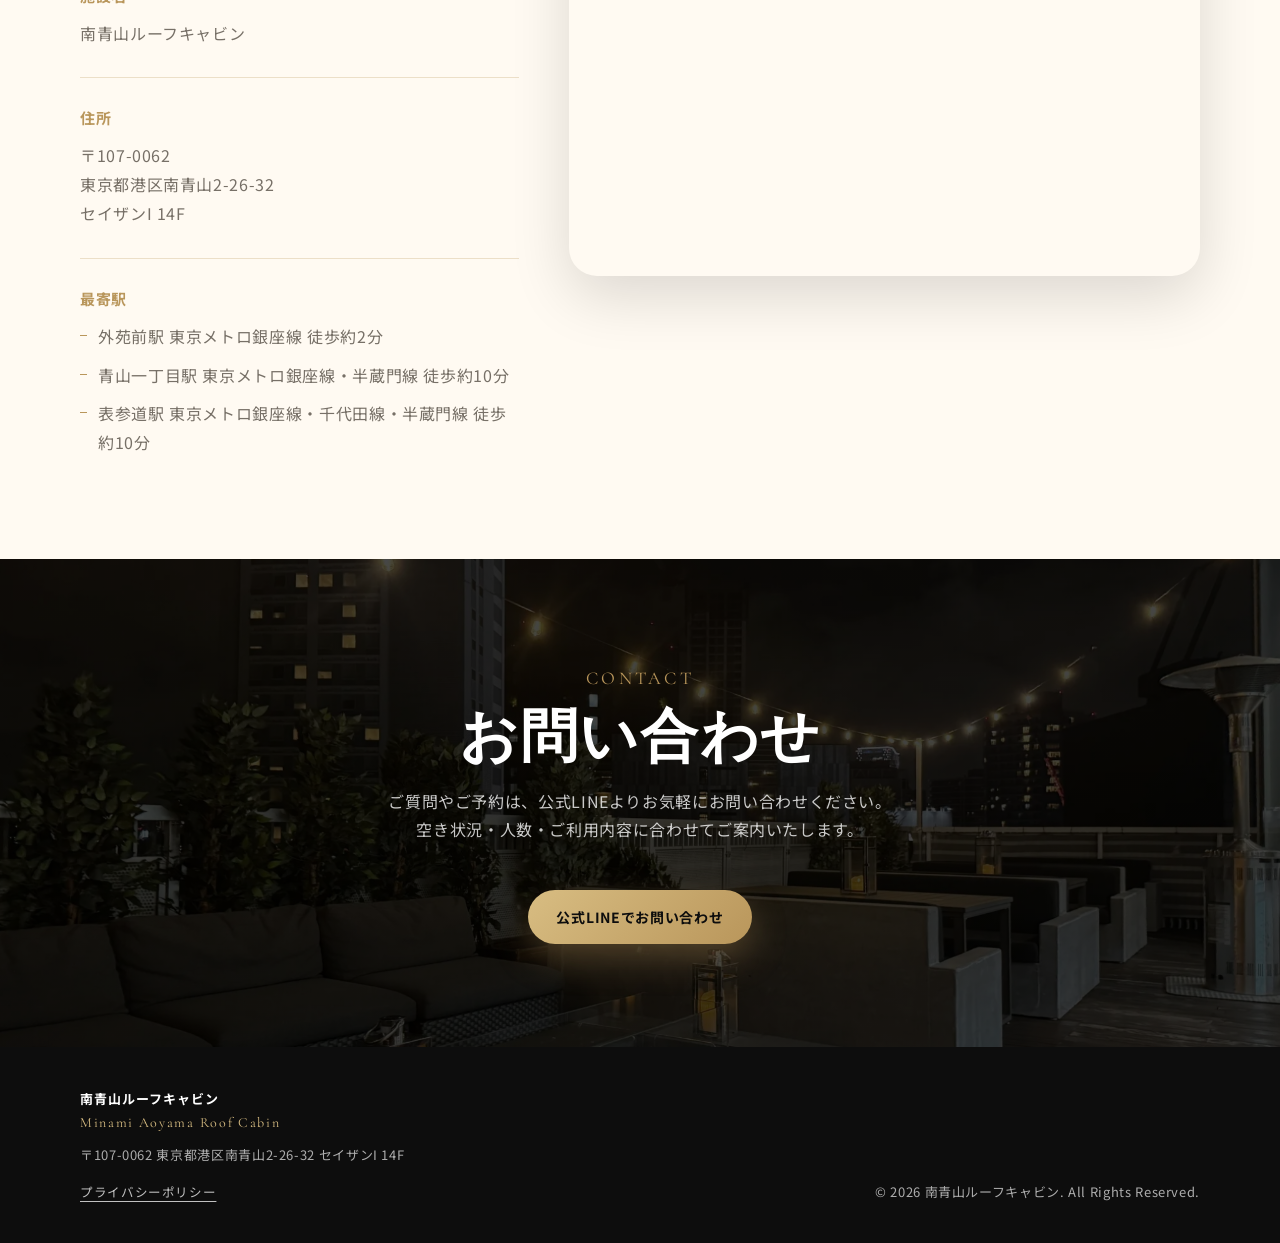
==== commit 299d90b9: "Add files via upload" ====
--- a/index.html
+++ b/index.html
@@ -384,6 +384,10 @@
         <p class="footer-logo">南青山ルーフキャビン</p>
         <p class="footer-sub">Minami Aoyama Roof Cabin</p>
         <p>〒107-0062 東京都港区南青山2-26-32 セイザンI 14F</p>
+
+        <div class="footer-links">
+          <a href="privacy.html">プライバシーポリシー</a>
+        </div>
       </div>
 
       <p class="copyright">
--- a/style.css
+++ b/style.css
@@ -167,7 +167,8 @@
 }
 
 .site-header.is-scrolled,
-.site-header.is-menu-open {
+.site-header.is-menu-open,
+.sub-page .site-header {
   color: var(--color-dark);
   background: rgba(248, 243, 234, 0.94);
   box-shadow: 0 10px 30px rgba(0, 0, 0, 0.08);
@@ -249,7 +250,8 @@
 }
 
 .site-header.is-scrolled .global-nav a:hover,
-.site-header.is-menu-open .global-nav a:hover {
+.site-header.is-menu-open .global-nav a:hover,
+.sub-page .site-header .global-nav a:hover {
   color: var(--color-gold);
 }
 
@@ -719,6 +721,58 @@
 }
 
 /* =========================
+  Sub Page / Privacy
+========================= */
+.sub-page {
+  background:
+    linear-gradient(180deg, var(--color-cream), #fffaf2);
+}
+
+.sub-page-main {
+  padding-top: var(--header-height);
+}
+
+.privacy-page-section {
+  min-height: calc(100svh - var(--header-height));
+  background:
+    linear-gradient(180deg, var(--color-cream), #fffaf2);
+}
+
+.privacy-box {
+  padding: clamp(32px, 5vw, 56px);
+  border: 1px solid var(--color-border);
+  border-radius: var(--radius-large);
+  background: rgba(255, 255, 255, 0.82);
+  box-shadow: 0 18px 48px rgba(0, 0, 0, 0.06);
+}
+
+.privacy-box .section-title {
+  color: var(--color-dark);
+}
+
+.privacy-content {
+  margin-top: 28px;
+  color: var(--color-muted);
+}
+
+.privacy-content p {
+  margin: 0;
+  font-size: 13.5px;
+  line-height: 1.85;
+}
+
+.privacy-content h2 {
+  margin: 28px 0 8px;
+  color: var(--color-gold);
+  font-size: 15px;
+  letter-spacing: 0.06em;
+}
+
+.privacy-actions {
+  margin-top: 36px;
+}
+
+/* =========================
   Footer
 ========================= */
 .site-footer {
@@ -754,6 +808,25 @@
 .site-footer p {
   margin: 0;
   font-size: 13px;
+}
+
+.footer-links {
+  display: flex;
+  flex-wrap: wrap;
+  gap: 14px;
+  margin-top: 14px;
+}
+
+.footer-links a {
+  color: rgba(255, 255, 255, 0.74);
+  font-size: 12.5px;
+  text-decoration: underline;
+  text-underline-offset: 4px;
+  transition: color 0.25s ease;
+}
+
+.footer-links a:hover {
+  color: var(--color-gold-light);
 }
 
 .copyright {
@@ -1276,6 +1349,38 @@
     margin-top: 24px;
   }
 
+  .privacy-page-section {
+    padding-top: 46px;
+    padding-bottom: 48px;
+  }
+
+  .privacy-box {
+    padding: 24px 18px;
+    border-radius: 21px;
+  }
+
+  .privacy-content {
+    margin-top: 20px;
+  }
+
+  .privacy-content p {
+    font-size: 12.5px;
+    line-height: 1.72;
+  }
+
+  .privacy-content h2 {
+    margin: 22px 0 7px;
+    font-size: 13.2px;
+  }
+
+  .privacy-actions {
+    margin-top: 28px;
+  }
+
+  .privacy-actions .btn {
+    width: 100%;
+  }
+
   .site-footer {
     padding: 34px 0;
   }
@@ -1409,6 +1514,10 @@
     padding: 21px 17px;
   }
 
+  .privacy-box {
+    padding: 22px 17px;
+  }
+
   .map-area,
   .map-area iframe {
     min-height: 250px;
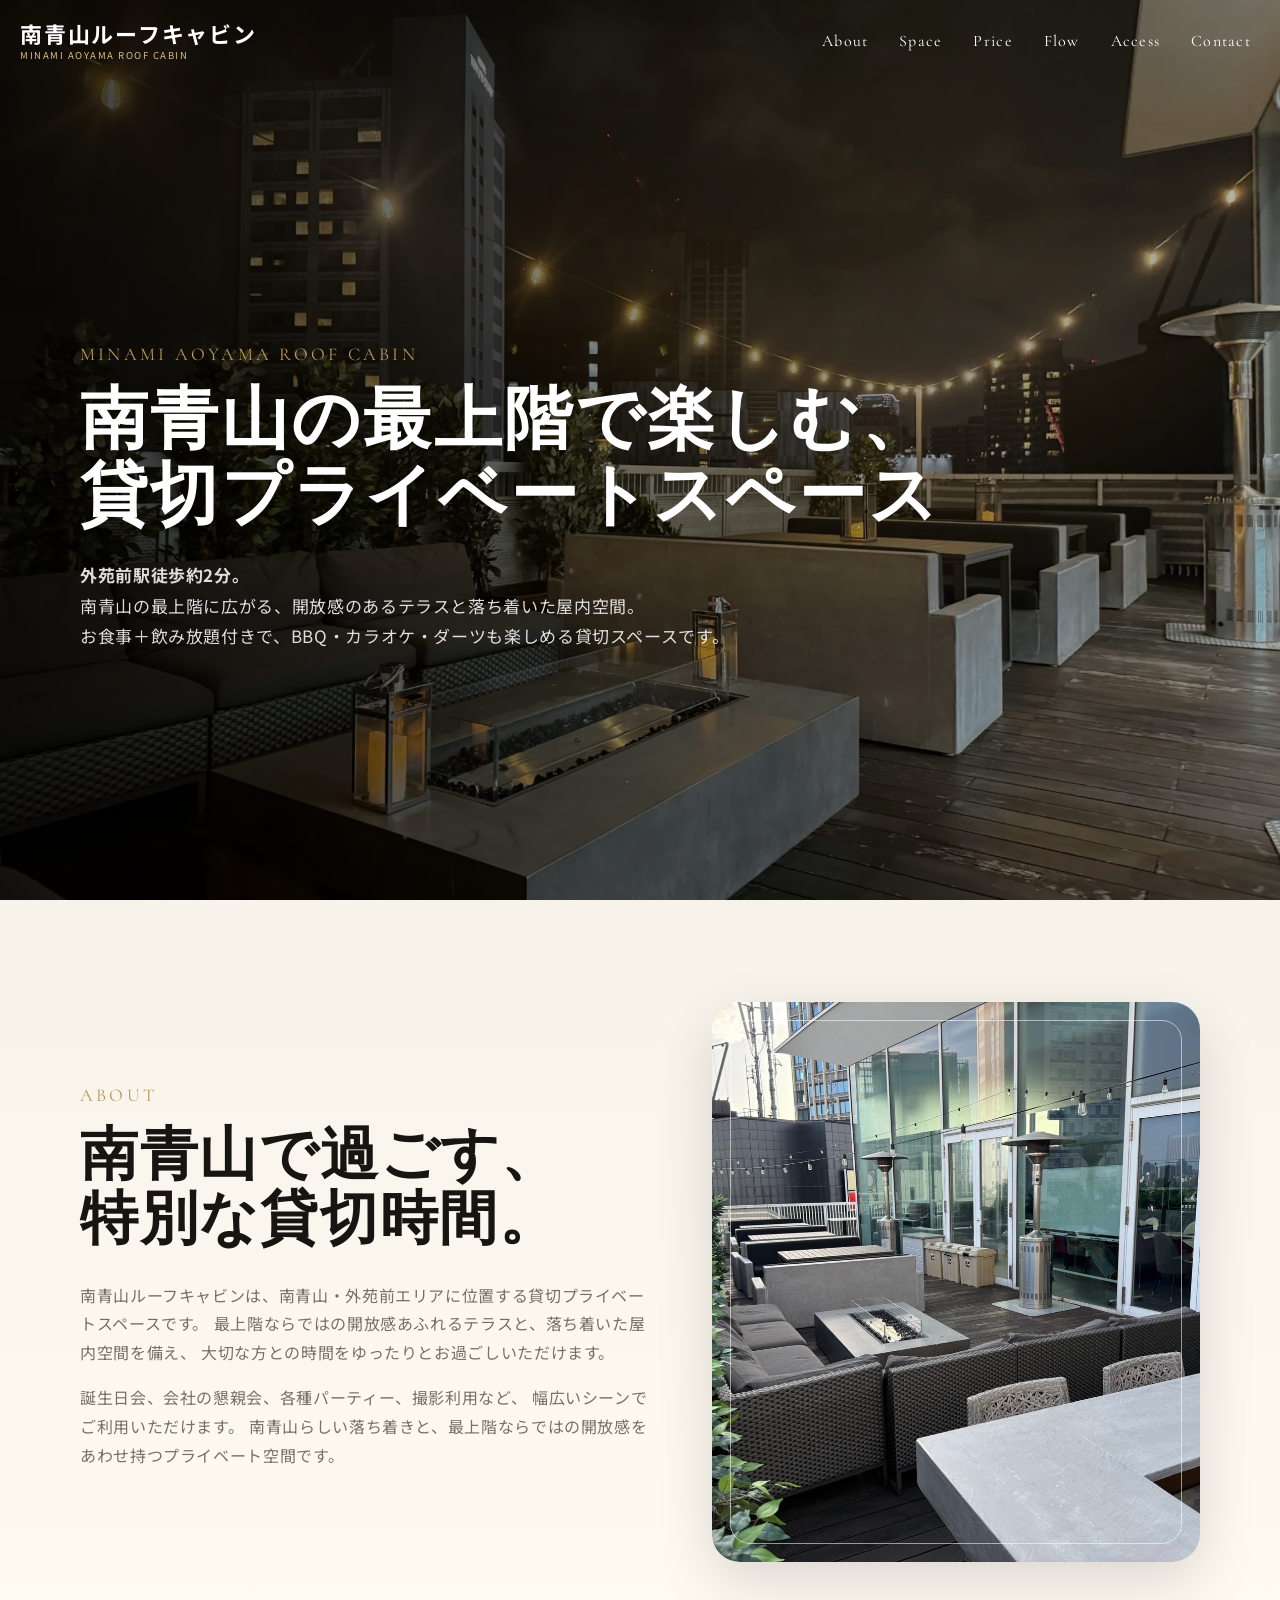
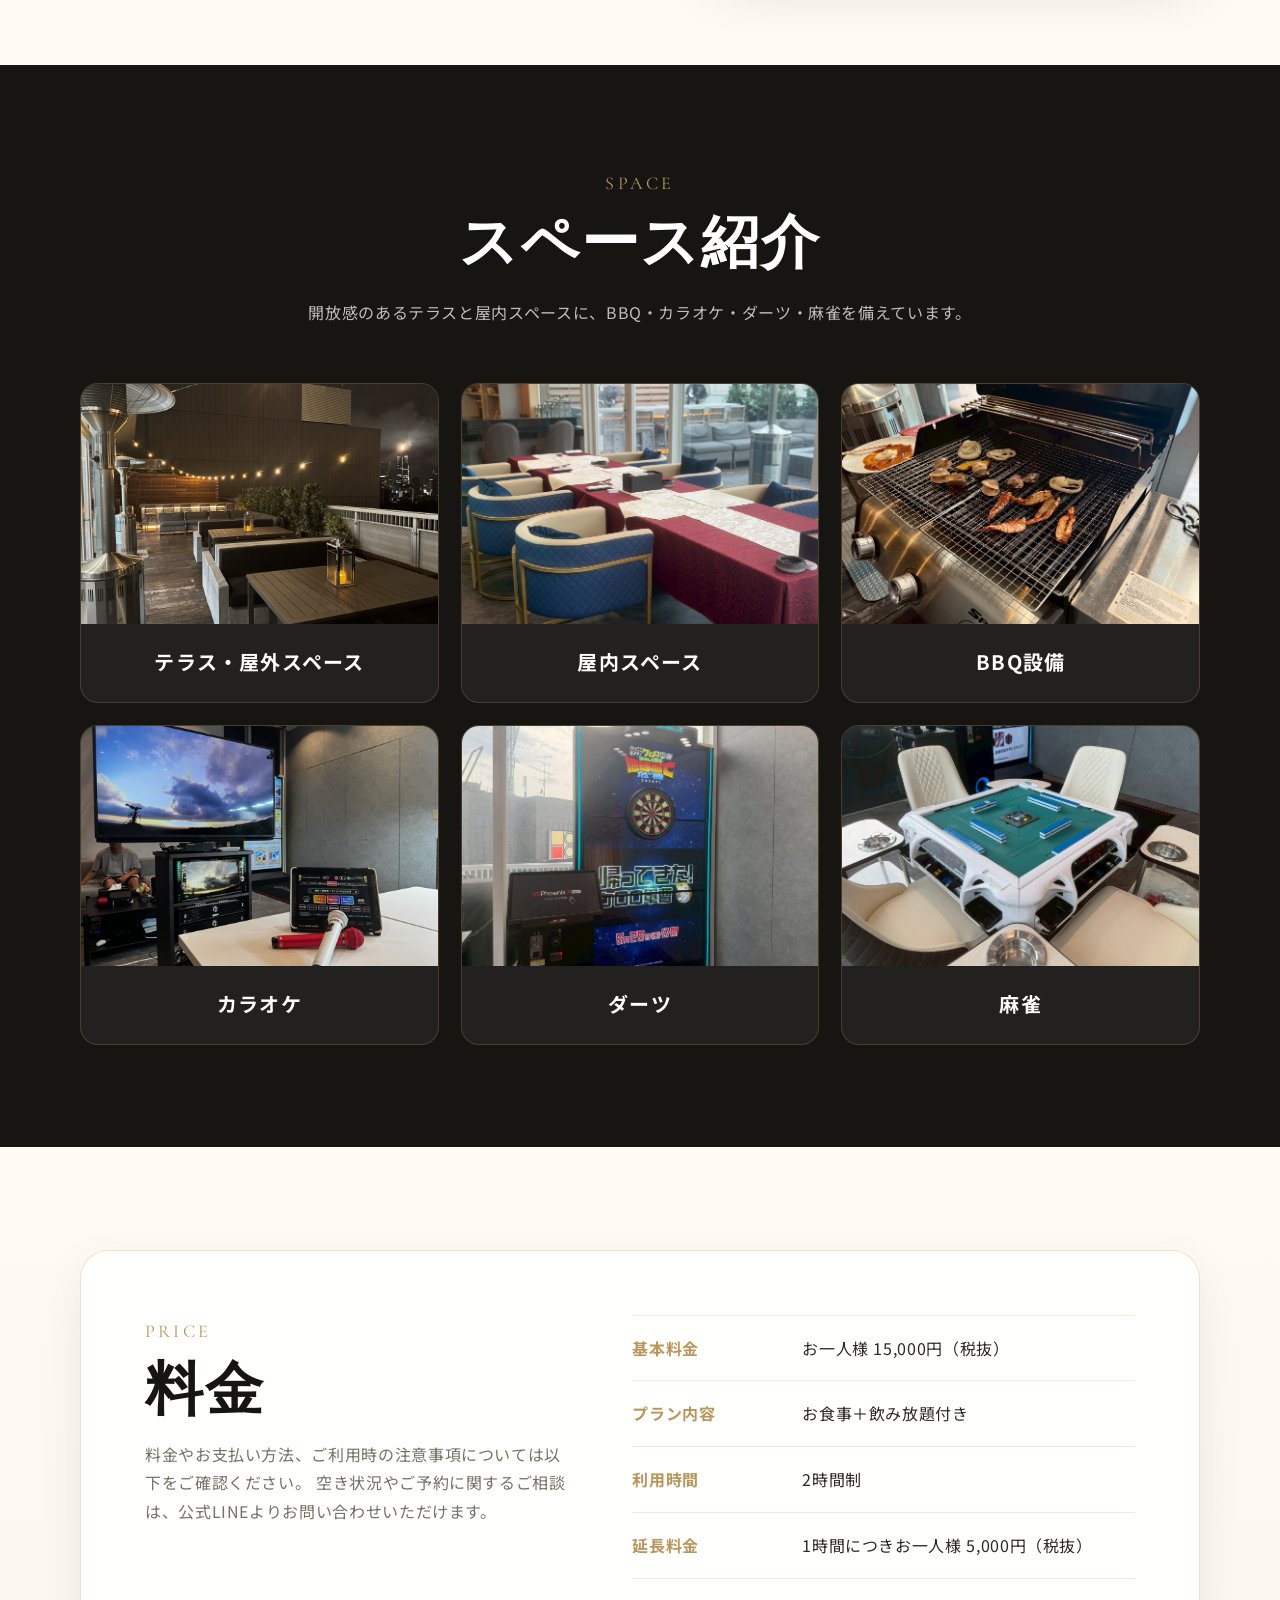
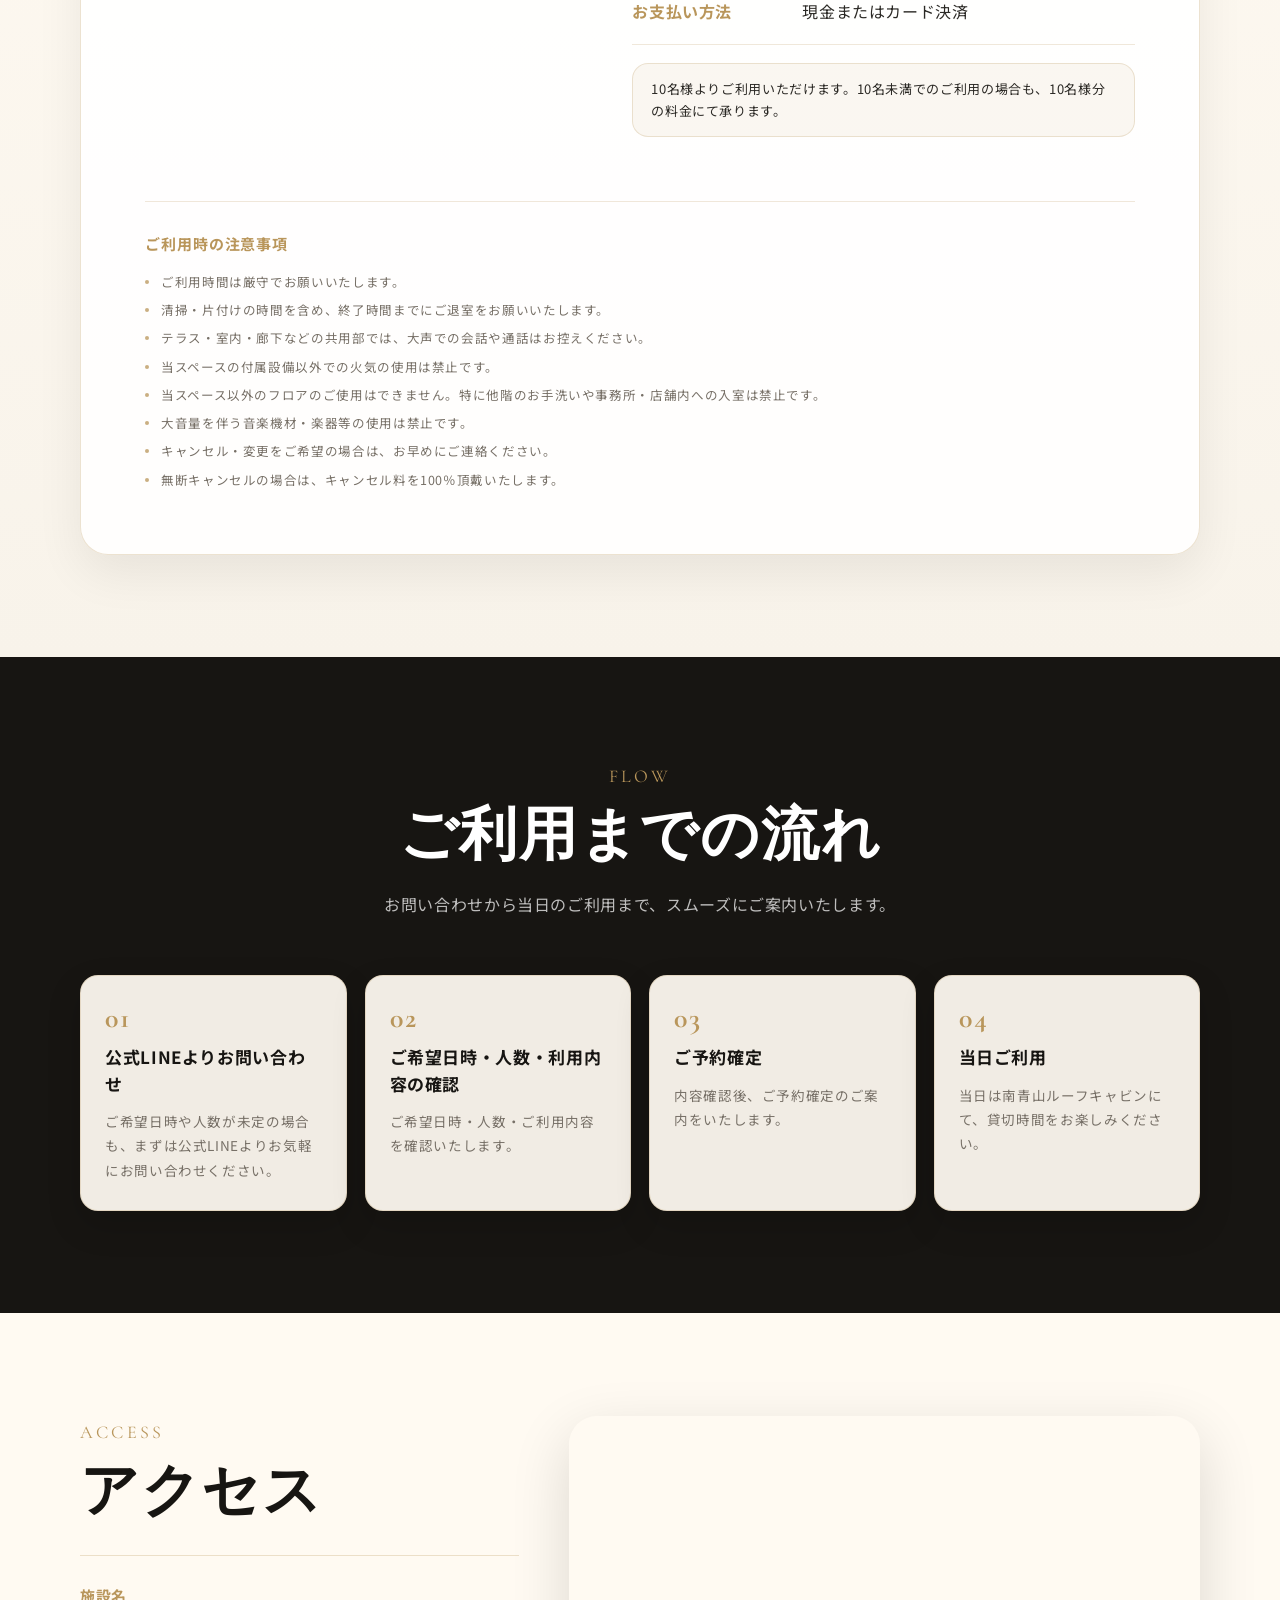
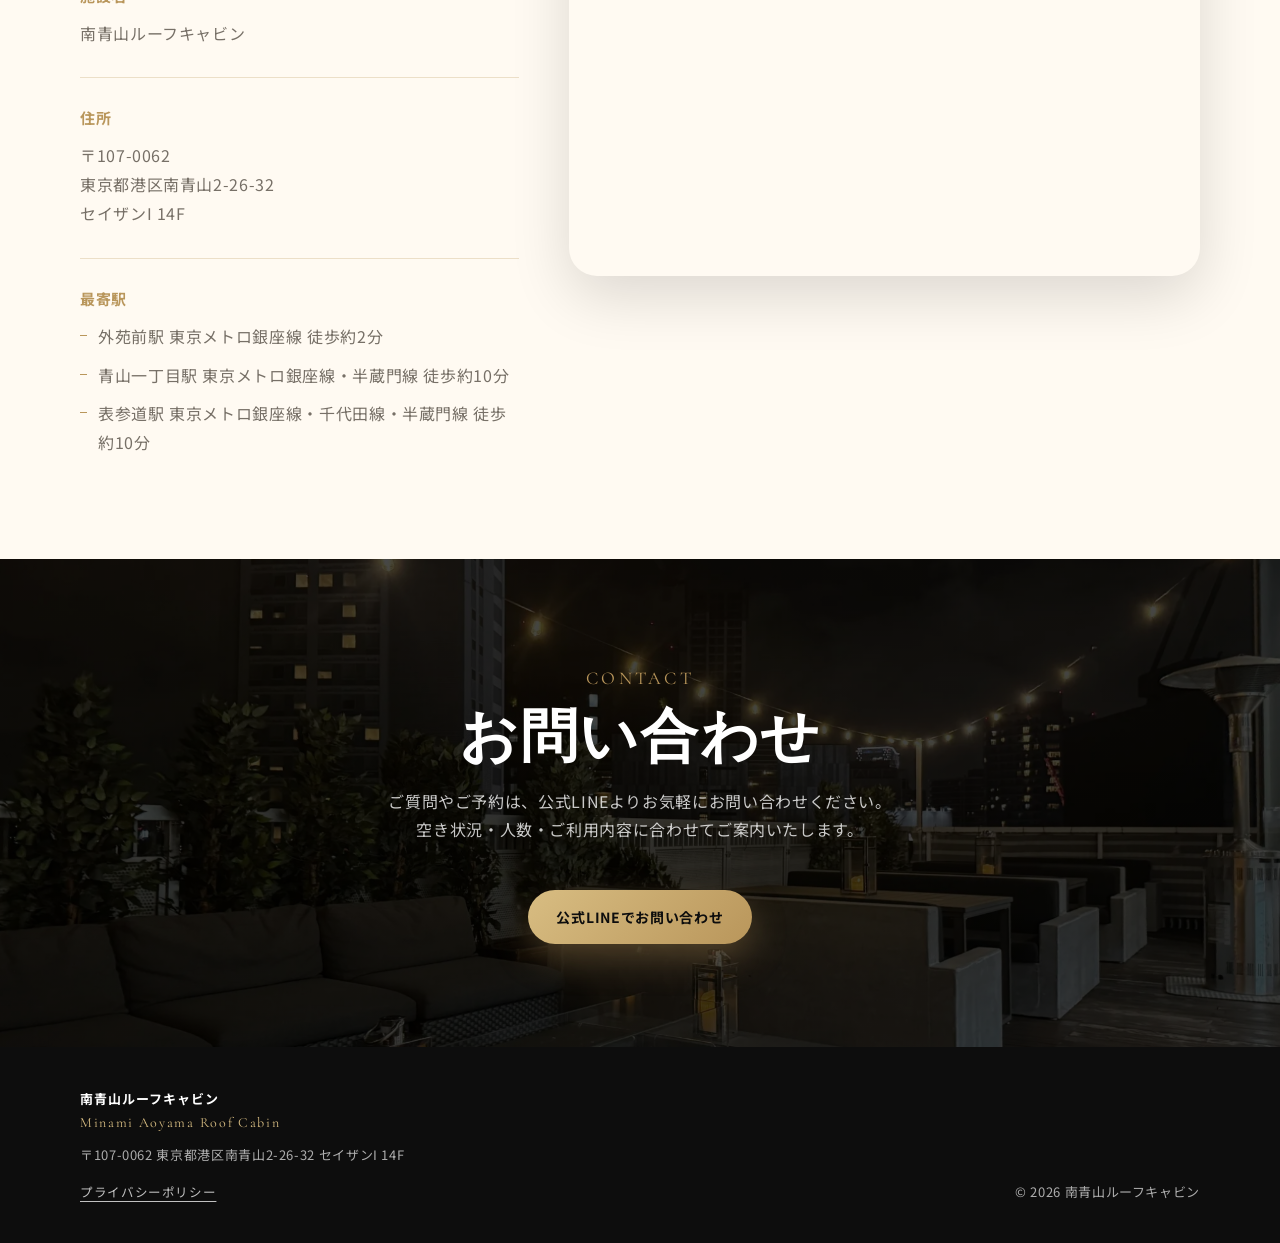
==== commit 56a8fda9: "Add files via upload" ====
--- a/index.html
+++ b/index.html
@@ -391,7 +391,7 @@
       </div>
 
       <p class="copyright">
-        &copy; <span class="js-year"></span> 南青山ルーフキャビン. All Rights Reserved.
+        &copy; <span class="js-year"></span> 南青山ルーフキャビン
       </p>
     </div>
   </footer>
